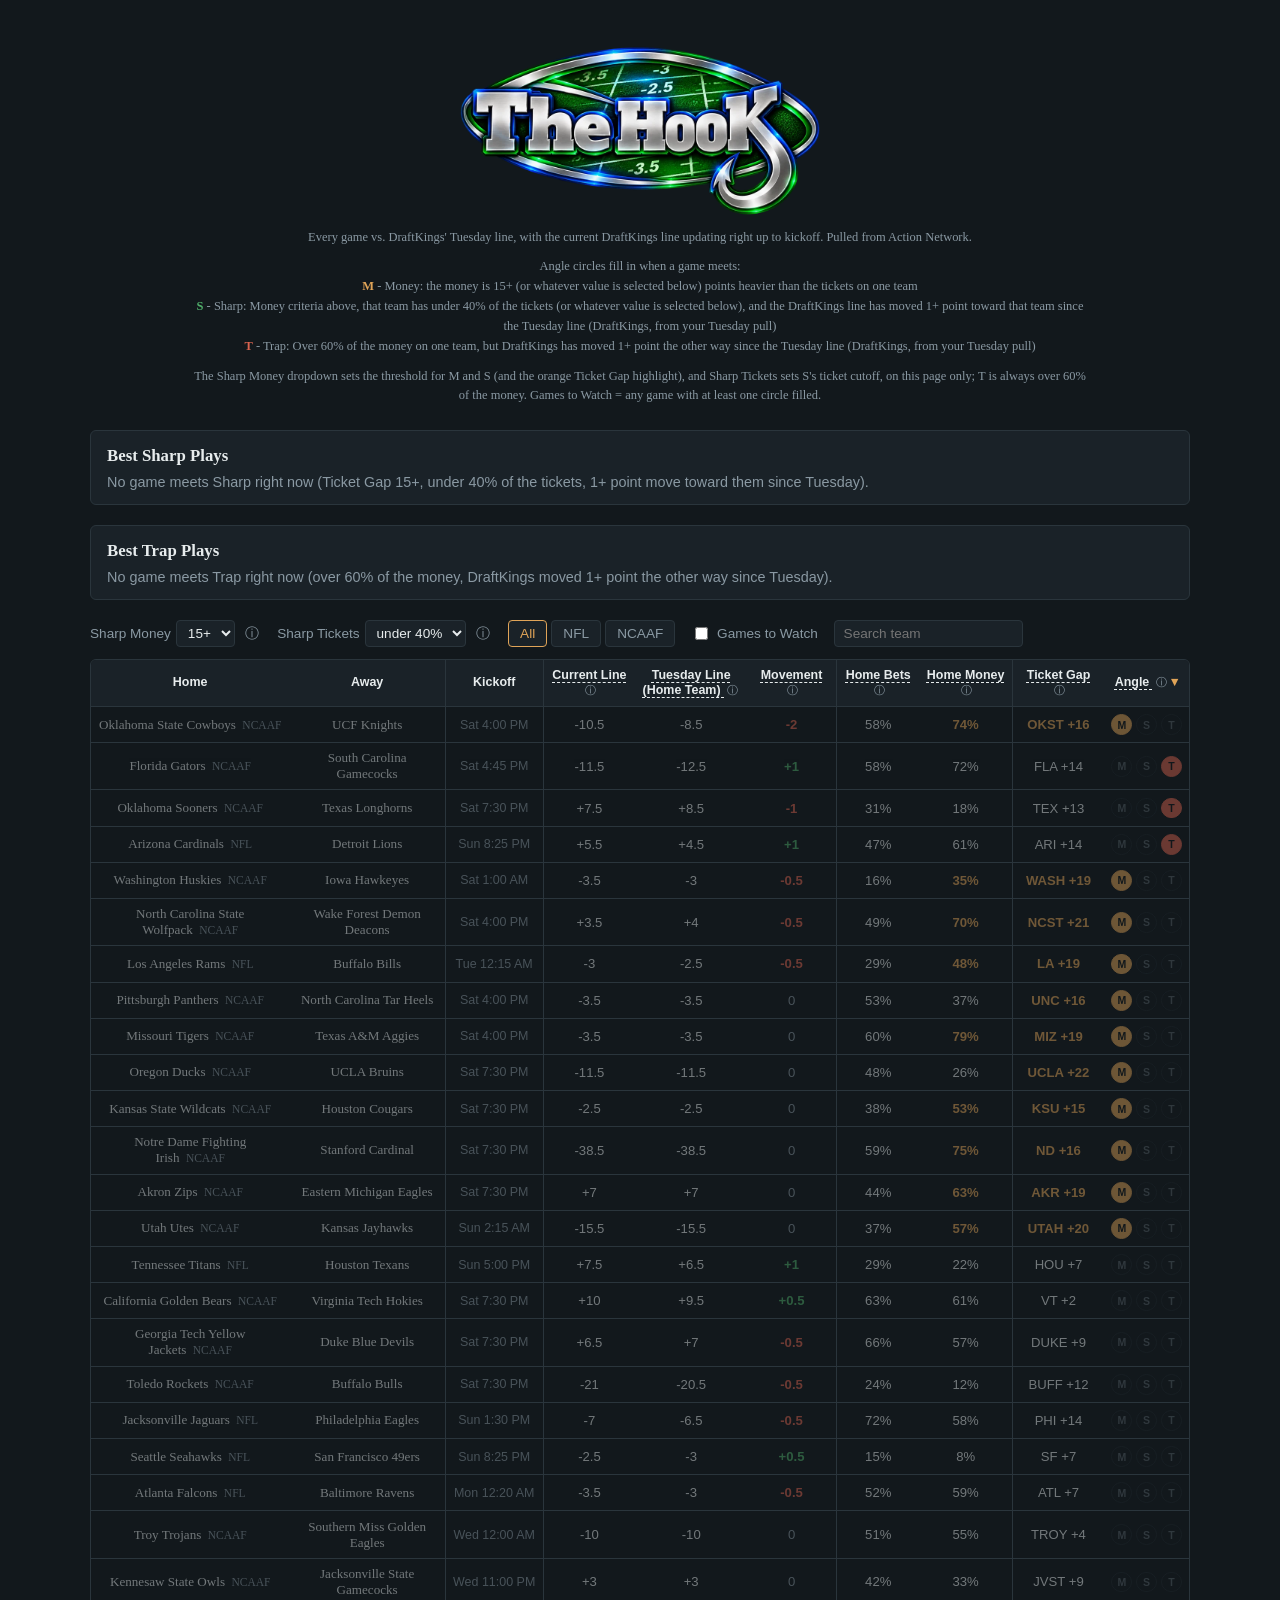
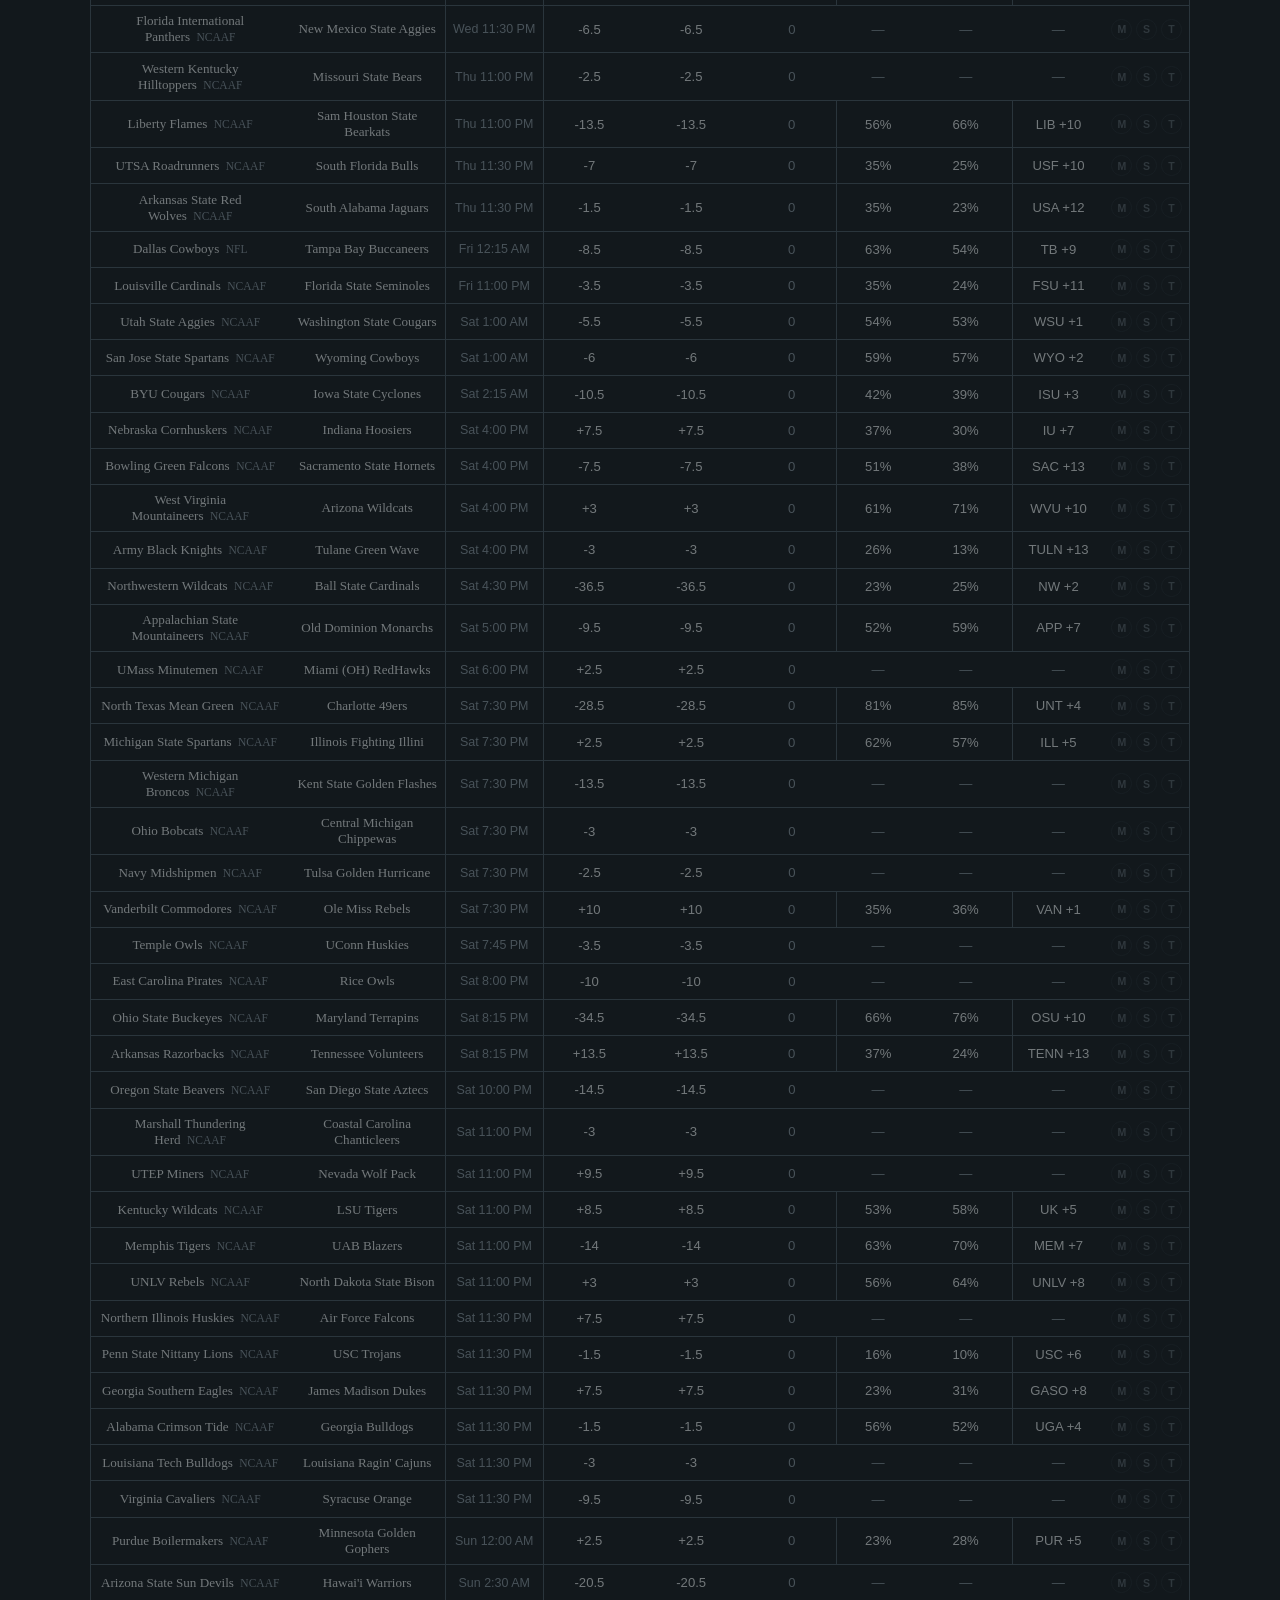
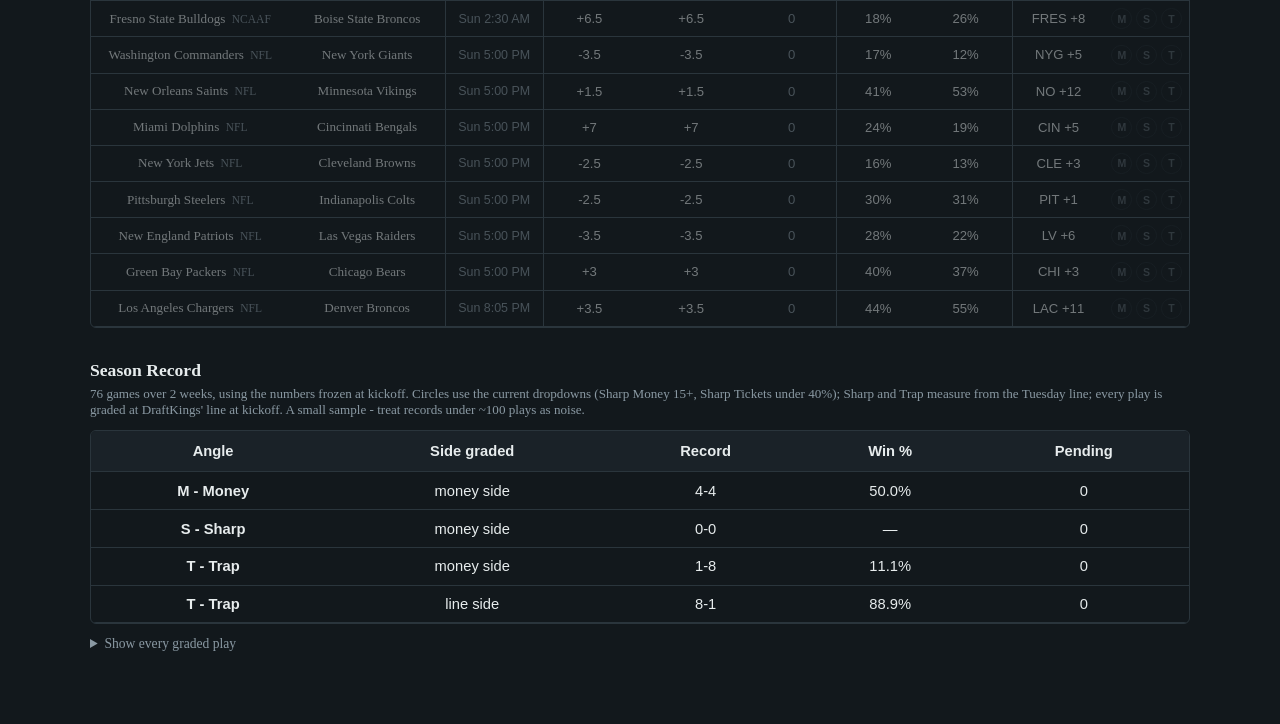
==== index.html @ 49d64d7e "Use The Hook logo as page header, favicon and home screen icon Logo banner replaces the text h1 on i" ====
<!DOCTYPE html>
<html lang="en">
<head>
<meta charset="UTF-8">
<meta name="viewport" content="width=device-width, initial-scale=1.0">
<title>The Hook</title>
<link rel="icon" type="image/png" href="favicon.png">
<link rel="apple-touch-icon" href="apple-touch-icon.png">
<link rel="stylesheet" href="assets/styles.css">
<script src="assets/photos.js"></script>
<style>
  .controls {
    max-width: 1100px;
    margin: 0 auto 0.75rem;
    display: flex;
    flex-wrap: wrap;
    gap: 1rem;
    align-items: center;
    font-family: -apple-system, BlinkMacSystemFont, "Segoe UI", Helvetica, Arial, sans-serif;
    font-size: 0.85rem;
    color: var(--muted);
  }

  .controls button {
    background: var(--panel);
    color: var(--muted);
    border: 1px solid var(--line);
    border-radius: 4px;
    padding: 0.3rem 0.7rem;
    font: inherit;
    cursor: pointer;
  }

  .controls button.on { color: var(--amber); border-color: var(--amber); }
  .controls label { cursor: pointer; display: flex; gap: 0.35rem; align-items: center; }
  .controls select {
    background: var(--panel);
    color: var(--text);
    border: 1px solid var(--line);
    border-radius: 4px;
    padding: 0.25rem 0.4rem;
    font: inherit;
  }

  td.pct { text-align: right; }
  td.pct.hot { color: var(--amber); font-weight: 600; }
  td.gap { text-align: right; }
  td.flag { color: var(--amber); font-weight: 600; }
  td.game .league { color: var(--muted); font-size: 0.72rem; margin-left: 0.4rem; }
  td.game .at { color: var(--muted); }
  tr.flagged { background: rgba(224, 164, 88, 0.06); }
  th.group-start, td.group-start { border-left: 1px solid var(--line); }

  tr.started td { opacity: 0.45; }
  /* Fit the games table in the page width: tighter cells, wrapping headers */
  #splits-table { font-size: 0.82rem; }
  #splits-table thead th {
    white-space: normal;
    vertical-align: middle;
    line-height: 1.2;
    padding: 0.5rem 0.45rem;
    font-size: 0.78rem;
  }
  #splits-table td { padding: 0.45rem 0.45rem; text-align: center; }
  #splits-table td.team { min-width: 7.5rem; }
  #splits-table td.kickoff { font-size: 0.78rem; white-space: nowrap; }
  /* dashed underline marks headers with a hover explanation */
  th.has-tip { text-decoration: underline dashed; text-underline-offset: 3px; text-decoration-thickness: 1px; }
  #splits-table thead th { text-align: center; vertical-align: middle; }
  /* Exactly two lines: break only at the <br>, so the column widens just enough for "(Home Team) i" */
  #splits-table thead th[data-key="tue_line"] { white-space: nowrap; }
  .intro { max-width: 900px; margin: 0 auto; text-align: center; color: var(--muted); font-size: 0.78rem; line-height: 1.6; } /* same size as the footer */
  .intro p { margin: 0 0 0.6rem; }
  /* Angle column: four fixed circles, M S T E, filled when that criterion is met */
  .dots { display: inline-flex; gap: 0.25rem; }
  .dot {
    width: 1.3rem; height: 1.3rem;
    border-radius: 50%;
    border: 1.5px solid var(--line);
    color: var(--muted);
    display: inline-flex; align-items: center; justify-content: center;
    font-size: 0.66rem; font-weight: 700;
    opacity: 0.55;
  }
  .dot.on { opacity: 1; color: var(--bg); }
  .dot.money.on { background: var(--amber); border-color: var(--amber); }
  .dot.sharp.on { background: var(--up); border-color: var(--up); }
  .dot.trap.on  { background: var(--down); border-color: var(--down); }
  .key { font-weight: 700; }
  .key.money { color: var(--amber); } .key.sharp { color: var(--up); }
  .key.trap { color: var(--down); }
  .badge {
    display: inline-flex;
    align-items: center;
    gap: 0.25rem;
    padding: 0.1rem 0.5rem;
    border-radius: 999px;
    background: rgba(224, 164, 88, 0.15);
    border: 1px solid var(--amber);
    color: var(--amber);
    font-size: 0.78rem;
    font-weight: 700;
  }

  .edges {
    max-width: 1100px;
    margin: 0 auto 1.25rem;
    border: 1px solid var(--line);
    border-radius: 6px;
    background: var(--panel);
    padding: 0.9rem 1rem;
    font-family: -apple-system, BlinkMacSystemFont, "Segoe UI", Helvetica, Arial, sans-serif;
    font-size: 0.9rem;
  }
  .edges h2 { font-family: "Iowan Old Style", Georgia, serif; font-size: 1.05rem; margin: 0 0 0.5rem; }
  .edges ol { margin: 0; padding-left: 1.25rem; }
  .edges li { margin: 0.3rem 0; }
  .edges .pick { color: var(--amber); font-weight: 600; }
  .edges .meta { color: var(--muted); }
  .edges .pct { color: var(--up); font-weight: 600; }
  .edges .none { color: var(--muted); margin: 0; }
  #sharps .pick { color: var(--up); }
  #traps .pick { color: var(--down); }
  .hook-title { font-size: 2.4rem; font-weight: 700; letter-spacing: 0.02em; margin: 0.75rem 0 0.75rem; color: var(--amber); }
  .hook-title img { display: block; width: 100%; max-width: 360px; height: auto; margin: 0 auto; }
  body { padding-top: 1rem; }
  .photo-gallery { max-width: 1100px; margin: 0 auto 1.25rem; display: flex; flex-wrap: wrap; gap: 0.75rem; }
  .photo-gallery img { height: 140px; width: auto; max-width: 100%; border-radius: 6px; border: 1px solid var(--line); object-fit: cover; cursor: pointer; }
  .season { max-width: 1100px; margin: 2rem auto 0; }
  .season .section-title { margin: 0 0 0.35rem; }
  .season-note { color: var(--muted); font-size: 0.82rem; margin: 0 0 0.75rem; }
  #season-table td, #season-table th, #season-games td, #season-games th { text-align: center; }
  #season-table td:first-child { font-weight: 700; }
  .season-games { margin-top: 0.75rem; font-size: 0.85rem; }
  .season-games summary { cursor: pointer; color: var(--muted); margin-bottom: 0.5rem; }
  #season-games .filter-row th { padding-top: 0; }
  #play-angle-filter { font: inherit; font-size: 0.8rem; padding: 0.15rem 0.3rem; background: var(--panel); color: var(--text); border: 1px solid var(--line); border-radius: 4px; }

  /* Info buttons + tap/hover pop-up (replaces browser title tooltips, which phones don't show) */
  .info {
    background: none; border: none; padding: 0 0.1rem; margin-left: 0.1rem;
    color: var(--muted); font-size: 0.85em; cursor: pointer; line-height: 1;
  }
  .info:hover, .info:focus-visible { color: var(--amber); }
  .controls button.info { border: none; background: none; padding: 0 0.15rem; }
  #tip {
    position: fixed; z-index: 50; max-width: 280px;
    background: var(--panel); color: var(--text);
    border: 1px solid var(--amber); border-radius: 6px;
    padding: 0.5rem 0.65rem; font-size: 0.8rem; line-height: 1.4; text-align: left;
    font-family: -apple-system, BlinkMacSystemFont, "Segoe UI", Helvetica, Arial, sans-serif;
    box-shadow: 0 4px 14px rgba(0, 0, 0, 0.4); pointer-events: none;
  }
  .dot { cursor: help; }
  #team-search {
    background: var(--panel); color: var(--text);
    border: 1px solid var(--line); border-radius: 4px;
    padding: 0.3rem 0.55rem; font: inherit; min-width: 11rem;
  }
  .res-W { color: var(--up); font-weight: 700; } .res-L { color: var(--down); font-weight: 700; }
</style>
</head>
<body>

<header>
  <h1 class="hook-title"><img src="assets/logo.webp" alt="The Hook" width="960" height="468"></h1>
  <div class="intro">
    <p>Every game vs. DraftKings' Tuesday line, with the current DraftKings line updating right up to kickoff. Pulled from Action Network.</p>
    <p>Angle circles fill in when a game meets:<br>
      <span class="key money">M</span> - Money: the money is <span id="threshold">15</span>+ (or whatever value is selected below) points heavier than the tickets on one team<br>
      <span class="key sharp">S</span> - Sharp: Money criteria above, that team has under <span id="ticket-cut">40</span>% of the tickets (or whatever value is selected below), and the DraftKings line has moved 1+ point toward that team since the Tuesday line (DraftKings, from your Tuesday pull)<br>
      <span class="key trap">T</span> - Trap: Over 60% of the money on one team, but DraftKings has moved 1+ point the other way since the Tuesday line (DraftKings, from your Tuesday pull)</p>
    <p>The Sharp Money dropdown sets the threshold for M and S (and the orange Ticket Gap highlight), and Sharp Tickets sets S's ticket cutoff, on this page only;
      T is always over 60% of the money. Games to Watch = any game with at least one circle filled.</p>
  </div>
</header>

<div id="status" hidden></div>

<div class="photo-gallery" id="photo-gallery" style="display:none;"></div>

<div class="edges" id="sharps" style="display:none;">
  <h2>Best Sharp Plays</h2>
  <ol id="sharps-list"></ol>
  <p class="none" id="sharps-none" style="display:none;"></p>
</div>

<div class="edges" id="traps" style="display:none;">
  <h2>Best Trap Plays</h2>
  <ol id="traps-list"></ol>
  <p class="none" id="traps-none" style="display:none;"></p>
</div>

<div class="controls" id="controls" style="display:none;">
  <label>Sharp Money
    <select id="threshold-select">
      <option value="10">10+</option>
      <option value="15">15+</option>
      <option value="20">20+</option>
      <option value="25">25+</option>
    </select>
    <button type="button" class="info" data-tip="How many points heavier the money must be than the tickets on a team (Ticket Gap) to count toward Sharp or Trap" aria-label="About this setting">&#9432;</button>
  </label>
  <label>Sharp Tickets
    <select id="tickets-select">
      <option value="50">under 50%</option>
      <option value="40">under 40%</option>
      <option value="30">under 30%</option>
    </select>
    <button type="button" class="info" data-tip="For S (Sharp), the money team must also have less than this share of the tickets - most bettors are on the other side" aria-label="About this setting">&#9432;</button>
  </label>
  <span>
    <button data-league="ALL" class="on">All</button>
    <button data-league="NFL">NFL</button>
    <button data-league="NCAAF">NCAAF</button>
  </span>
  <label><input type="checkbox" id="watch-only"> Games to Watch</label>
  <input type="search" id="team-search" placeholder="Search team" aria-label="Search by team name" autocomplete="off">
</div>

<div class="table-wrap" id="table-wrap" style="display:none;">
  <table id="splits-table">
    <thead>
      <tr>
        <th data-key="home" data-type="string">Home</th>
        <th data-key="away" data-type="string">Away</th>
        <th data-key="start" data-type="number" class="group-start">Kickoff</th>
        <th data-key="line" data-type="number" class="group-start has-tip" data-tip="The current DraftKings line for the home team">Current Line <button type="button" class="info" data-tip="The current DraftKings line for the home team" aria-label="What is Current Line?">&#9432;</button></th>
        <th data-key="tue_line" data-type="number" class="has-tip" data-tip="DraftKings' Tuesday line for the home team, locked in">Tuesday Line<br>(Home Team) <button type="button" class="info" data-tip="DraftKings' Tuesday line for the home team, locked in" aria-label="What is Tuesday Line (Home Team)?">&#9432;</button></th>
        <th data-key="move" data-type="number" class="has-tip" data-tip="The difference between the current DraftKings line and the Tuesday line">Movement <button type="button" class="info" data-tip="The difference between the current DraftKings line and the Tuesday line" aria-label="What is Movement?">&#9432;</button></th>
        <th data-key="home_bets" data-type="number" class="group-start has-tip" data-tip="The percent of tickets placed on the home team to cover the line">Home Bets <button type="button" class="info" data-tip="The percent of tickets placed on the home team to cover the line" aria-label="What is Home Bets?">&#9432;</button></th>
        <th data-key="home_money" data-type="number" class="has-tip" data-tip="The amount of money placed on the home team to cover the line">Home Money <button type="button" class="info" data-tip="The amount of money placed on the home team to cover the line" aria-label="What is Home Money?">&#9432;</button></th>
        <th data-key="gap" data-type="number" class="group-start has-tip" data-tip="Money % minus bet % for the team whose money outruns its tickets. ARI +13 = Arizona has 13 points more of the money than of the tickets - fewer, bigger bets on Arizona.">Ticket Gap <button type="button" class="info" data-tip="Money % minus bet % for the team whose money outruns its tickets. ARI +13 = Arizona has 13 points more of the money than of the tickets - fewer, bigger bets on Arizona." aria-label="What is Ticket Gap?">&#9432;</button></th>
        <th data-key="angleScore" data-type="number" class="has-tip" data-tip="The various angles based on betting data analytics (sorted Sharp > Money & Trap)">Angle <button type="button" class="info" data-tip="The various angles based on betting data analytics (sorted Sharp > Money & Trap)" aria-label="What is Angle?">&#9432;</button></th>
      </tr>
    </thead>
    <tbody></tbody>
  </table>
</div>

<div class="season" id="season" style="display:none;">
  <h2 class="section-title">Season Record</h2>
  <p class="season-note" id="season-note"></p>
  <div class="table-wrap">
    <table id="season-table">
      <thead><tr><th>Angle</th><th>Side graded</th><th>Record</th><th>Win %</th><th>Pending</th></tr></thead>
      <tbody></tbody>
    </table>
  </div>
  <details class="season-games">
    <summary>Show every graded play</summary>
    <div class="table-wrap">
      <table id="season-games">
        <thead>
          <tr><th>Week</th><th>Game</th><th>Angle</th><th>Pick (line at kickoff)</th><th>Final</th><th>Result</th><th>Angle</th></tr>
          <tr class="filter-row"><th></th><th></th>
            <th><select id="play-angle-filter" aria-label="Filter graded plays by angle">
              <option value="">All angles</option>
              <option>Money</option>
              <option>Sharp</option>
              <option>Trap (money side)</option>
              <option>Trap (line side)</option>
            </select></th>
            <th></th><th></th><th></th><th></th></tr>
        </thead>
        <tbody></tbody>
      </table>
    </div>
  </details>
</div>

<div class="empty-state" id="empty-state" style="display:none;">
  No games yet. Once the next Pull Splits runs, this week's games will show up here.
</div>

<script>
  const esc = (s) =>
    String(s ?? "").replace(/[&<>"']/g, (c) => ({ "&": "&amp;", "<": "&lt;", ">": "&gt;", '"': "&quot;", "'": "&#39;" }[c]));

  const fmtSpread = (v) => (v === null || v === undefined ? null : v > 0 ? `+${v}` : `${v}`);
  const fmtPct = (v) => (v === null || v === undefined ? null : `${v}%`);

  function fmtKickoff(ms) {
    const d = new Date(ms);
    return `${d.toLocaleDateString(undefined, { weekday: "short", month: "numeric", day: "numeric" })}, ${d.toLocaleTimeString(undefined, { hour: "numeric", minute: "2-digit" })}`;
  }

  function fmtKickoffShort(ms) {
    const d = new Date(ms);
    return `${d.toLocaleDateString(undefined, { weekday: "short" })} ${d.toLocaleTimeString(undefined, { hour: "numeric", minute: "2-digit" })}`;
  }

  async function loadJson(path) {
    try {
      const res = await fetch(path, { cache: "no-store" });
      return res.ok ? await res.json() : null;
    } catch (e) {
      return null;
    }
  }

  const ANGLE_WEIGHT = { sharp: 4, money: 1, trap: 1 };
  let pulledAtLabel = ""; // set in init from current.pulled_at

  const fmtDayTime = (iso) => {
    const d = new Date(iso);
    return `${d.toLocaleDateString(undefined, { weekday: "short" })} ${d.toLocaleTimeString(undefined, { hour: "numeric", minute: "2-digit" })}`;
  };

  function bucketFor(edgeData, move) {
    const a = Math.abs(move);
    return edgeData.buckets.find((b) => a >= b.min && a <= b.max) || null;
  }

  function toRow(g, threshold, edgeData, ticketCut) {
    // Movement = DraftKings now minus DraftKings' locked Tuesday line (home spread; negative = toward home).
    const lock = g.tue_line === null || g.tue_line === undefined ? null : g.tue_line;
    const lockSrc = "Tue";
    const move = lock === null || lock === undefined || g.line === null ? null : +(g.line - lock).toFixed(1);
    const moveSide = move === null || move === 0 ? null : move < 0 ? "home" : "away";
    let edgePct = null, edgeRec = null;
    if (moveSide && edgeData) {
      const b = bucketFor(edgeData, move);
      const t = b && (edgeData.leagues[g.league] || edgeData.leagues.ALL)[b.name];
      if (t && t.w + t.l > 0) {
        edgePct = +((100 * t.w) / (t.w + t.l)).toFixed(1);
        edgeRec = `${t.w}-${t.l}`;
      }
    }
    const hasSplits = g.home_money !== null && g.home_money !== undefined;
    const homeGap = hasSplits ? g.home_money - g.home_bets : null;
    const awayGap = hasSplits ? g.away_money - g.away_bets : null;
    // The side where money outruns tickets - that's the one the gap describes
    const gapSide = !hasSplits ? null : homeGap >= awayGap ? "home" : "away";
    const gap = !hasSplits ? null : Math.max(homeGap, awayGap);
    // Angle circles. Market move = DraftKings now vs DraftKings' Tuesday line (home spread:
    // negative = moved toward home). tue_line comes from the Tuesday Pull Splits / Pull Lines run.
    const sgn = (v) => (v > 0 ? "+" : "") + v;
    const baseLine = g.tue_line;
    const baseLabel = "on Tuesday";
    const marketMove = g.line !== null && baseLine !== null && baseLine !== undefined ? +(g.line - baseLine).toFixed(1) : null;
    const movedToward = (side) => marketMove !== null && marketMove !== 0 && (side === "home" ? marketMove < 0 : marketMove > 0);
    const movedAway = (side) => marketMove !== null && marketMove !== 0 && !movedToward(side);
    const noMoveYet = marketMove === null ? "no baseline yet" : "no move yet";

    //  M Money: Ticket Gap at or above the dropdown threshold, regardless of line movement
    const moneySide = hasSplits && gap >= threshold ? gapSide : null;
    const moneyAbbr = moneySide ? g[`${moneySide}_abbr`] : "";
    //  S Sharp: Money, and DraftKings moved toward that team
    // S also needs the money team to be a ticket minority (most bettors on the other side)
    const SHARP_MIN_MOVE = 1; // points, same as the pull script
    const moneyTickets = moneySide ? g[`${moneySide}_bets`] : null;
    const fewTickets = moneyTickets !== null && moneyTickets < ticketCut;
    const sharp = !!moneySide && fewTickets && movedToward(moneySide) && Math.abs(marketMove) >= SHARP_MIN_MOVE;
    // Real DraftKings move for the hover, from that team's side: "-14 → -13.5"
    const dkMoveText = (side) => {
      if (marketMove === null) return "no Tuesday line yet";
      const f = (v) => sgn(side === "home" ? v : -v);
      // Started games are frozen at their last pre-kickoff pull, so say so instead of "now"
      const nowText = !g.frozen_at ? `line is now ${f(g.line)} (${pulledAtLabel})`
        : g.frozen_for === "lock" ? `line at Sat 10:30 AM lock ${f(g.line)} (${fmtDayTime(g.frozen_at)} pull)`
        : `line at kickoff ${f(g.line)} (${fmtDayTime(g.frozen_at)} pull)`;
      return `${g[`${side}_abbr`]} was ${f(baseLine)} ${baseLabel}, ${nowText}`;
    };
    //  T Trap: over 60% of the money on one team, and DraftKings moved 1+ point the other way
    const TRAP_MIN_MOVE = 1; // points
    const majSide = !hasSplits ? null : g.home_money > 60 ? "home" : g.away_money > 60 ? "away" : null;
    const majPct = majSide ? g[`${majSide}_money`] : null;
    const trap = !!majSide && movedAway(majSide) && Math.abs(marketMove) >= TRAP_MIN_MOVE;
    const angles = [
      { key: "money", letter: "M", met: !!moneySide,
        title: moneySide ? `Money: ${moneyAbbr} money outruns its tickets by ${gap} (${threshold}+ needed; line movement not required)`
                         : `Money: Ticket Gap ${gap === null ? "n/a" : gap} is under ${threshold}` },
      { key: "sharp", letter: "S", met: sharp,
        title: sharp ? `Sharp: sharp money on ${moneyAbbr} (Ticket Gap +${gap}, only ${moneyTickets}% of the tickets) and the DraftKings line moved toward them: ${dkMoveText(moneySide)}`
                     : moneySide ? `Sharp: money on ${moneyAbbr} (+${gap}), but ${[
                         !fewTickets ? `they have ${moneyTickets}% of the tickets (under ${ticketCut}% needed)` : null,
                         !(movedToward(moneySide) && Math.abs(marketMove) >= SHARP_MIN_MOVE) ? `the DraftKings line hasn't moved 1+ point toward them` : null,
                       ].filter(Boolean).join(" and ")}: ${dkMoveText(moneySide)}`
                                 : `Sharp: needs Money (Ticket Gap ${threshold}+), under ${ticketCut}% of the tickets, and a 1+ point DraftKings move toward that team` },
      { key: "trap", letter: "T", met: trap,
        title: trap ? `Trap: ${majPct}% of the money on ${g[`${majSide}_abbr`]} but the DraftKings line moved away from them: ${dkMoveText(majSide)}`
                    : majSide ? `Trap: ${majPct}% of the money on ${g[`${majSide}_abbr`]}, but the DraftKings line hasn't moved 1+ point away from them: ${dkMoveText(majSide)}`
                              : "Trap: no team has over 60% of the money" },
    ];
    return {
      ...g,
      angles,
      sharpInfo: sharp ? {
        side: moneySide, abbr: moneyAbbr, gap, tickets: moneyTickets, money: g[`${moneySide}_money`],
        move: Math.abs(marketMove), moveText: dkMoveText(moneySide),
        tueLine: lock === null || lock === undefined ? null : moneySide === "home" ? lock : -lock,
      } : null,
      trapInfo: trap ? {
        side: majSide, abbr: g[`${majSide}_abbr`], money: majPct, tickets: g[`${majSide}_bets`],
        move: Math.abs(marketMove), moveText: dkMoveText(majSide),
      } : null,
      // Weighted so any Sharp outranks Money/Trap
      angleScore: angles.reduce((t, a) => t + (a.met ? ANGLE_WEIGHT[a.key] : 0), 0),
      // Games to Watch = any of the four circles filled
      watch: !!moneySide || sharp || trap,
      game: `${g.away} @ ${g.home}`,
      start: Date.parse(g.start_time),
      hasSplits,
      gap,
      gapSide,
      gapAbbr: gapSide ? g[`${gapSide}_abbr`] : null,
      hotAway: hasSplits && gapSide === "away" && gap >= threshold,
      hotHome: hasSplits && gapSide === "home" && gap >= threshold,
      started: g.status !== "scheduled" || Date.parse(g.start_time) <= Date.now(),
      moveSide,
      moveAbbr: moveSide ? g[`${moveSide}_abbr`] : null,
      moveTeam: moveSide ? g[moveSide] : null,
      // The moved-to side's Tuesday line
      move,
      lockSrc,
      lockLine: moveSide ? (moveSide === "home" ? lock : -lock) : null,
      edgePct,
      edgeRec,
    };
  }

  function cell(value, cls) {
    return value === null || value === undefined
      ? `<td class="blank">—</td>`
      : `<td class="${cls}">${value}</td>`;
  }

  function moveCell(v) {
    if (v === null || v === undefined) return `<td class="blank">—</td>`;
    const cls = v > 0 ? "delta-up" : v < 0 ? "delta-down" : "delta-flat";
    return `<td class="${cls}">${v > 0 ? "+" + v : v}</td>`;
  }

  function renderGames(initialRows) {
    let rows = initialRows;
    const tbody = document.querySelector("#splits-table tbody");
    const state = { league: "ALL", watchOnly: false, query: "", key: "angleScore", dir: -1, type: "number" };

    function visible() {
      return rows.filter(
        (r) =>
          (state.league === "ALL" || r.league === state.league) &&
          (!state.watchOnly || r.watch) &&
          (!state.query || [r.home, r.away, r.home_abbr, r.away_abbr].some((n) => (n || "").toLowerCase().includes(state.query)))
      );
    }

    function sorted(data) {
      const { key, dir, type } = state;
      return [...data].sort((a, b) => {
        let av = a[key], bv = b[key];
        if (type === "number") {
          av = av === null || av === undefined ? -Infinity : av;
          bv = bv === null || bv === undefined ? -Infinity : bv;
          if (key === "move") { // by size of the move, either direction
            av = av === -Infinity ? av : Math.abs(av);
            bv = bv === -Infinity ? bv : Math.abs(bv);
          }
          if (av !== bv) return (av - bv) * dir;
          // ties (e.g. same Angle score): bigger Movement first
          return Math.abs(b.move ?? 0) - Math.abs(a.move ?? 0);
        }
        return String(av ?? "").toLowerCase().localeCompare(String(bv ?? "").toLowerCase()) * dir;
      });
    }

    function draw() {
      tbody.innerHTML = sorted(visible())
        .map(
          (r) => `
        <tr class="${r.started ? "started" : r.flag ? "flagged" : ""}">
          <td class="team">${esc(r.home)}<span class="league" style="color:var(--muted);font-size:0.72rem;margin-left:0.4rem">${esc(r.league)}</span></td>
          <td class="team">${esc(r.away)}</td>
          <td class="kickoff group-start">${fmtKickoffShort(r.start)}</td>
          ${cell(fmtSpread(r.line), "num group-start")}
          ${cell(fmtSpread(r.tue_line), "num")}
          ${moveCell(r.move)}
          ${cell(fmtPct(r.home_bets), "pct group-start")}
          ${cell(fmtPct(r.home_money), r.hotHome ? "pct hot" : "pct")}
          ${cell(r.gap === null ? null : `${esc(r.gapAbbr)} +${r.gap}`, (r.hotHome || r.hotAway) ? "gap group-start pct hot" : "gap group-start")}
          <td><span class="dots">${r.angles.map((a) => `<span class="dot ${a.key}${a.met ? " on" : ""}" tabindex="0" data-tip="${esc(a.title)}">${a.letter}</span>`).join("")}</span></td>
        </tr>`
        )
        .join("");
    }

    function setArrow(th) {
      document.querySelectorAll("#splits-table thead th .arrow").forEach((a) => a.remove());
      const arrow = document.createElement("span");
      arrow.className = "arrow";
      arrow.textContent = state.dir === 1 ? "▲" : "▼";
      th.appendChild(arrow);
    }

    document.querySelectorAll("#splits-table thead th").forEach((th) => {
      th.addEventListener("click", (e) => {
        if (e.target.closest(".info")) return;
        state.dir = state.key === th.dataset.key ? -state.dir : th.dataset.type === "number" ? -1 : 1;
        state.key = th.dataset.key;
        state.type = th.dataset.type;
        setArrow(th);
        draw();
      });
    });

    document.querySelectorAll("#controls button[data-league]").forEach((b) => {
      b.addEventListener("click", () => {
        state.league = b.dataset.league;
        document.querySelectorAll("#controls button[data-league]").forEach((x) => x.classList.toggle("on", x === b));
        draw();
      });
    });
    document.getElementById("watch-only").addEventListener("change", (e) => { state.watchOnly = e.target.checked; draw(); });
    document.getElementById("team-search").addEventListener("input", (e) => { state.query = e.target.value.trim().toLowerCase(); draw(); });

    setArrow(document.querySelector('#splits-table thead th[data-key="angleScore"]'));
    draw();
    // Swap in rows rebuilt at a new threshold, keeping sort and filters
    return { setRows(next) { rows = next; draw(); } };
  }

  // Sharp games under the current dropdowns, biggest Ticket Gap first
  function renderSharps(rows, threshold, ticketCut) {
    const best = rows
      .filter((r) => !r.started && r.sharpInfo)
      .sort((a, b) => b.sharpInfo.gap - a.sharpInfo.gap || b.sharpInfo.move - a.sharpInfo.move);
    document.getElementById("sharps-list").innerHTML = best
      .map((r) => {
        const s = r.sharpInfo;
        const team = s.side === "home" ? r.home : r.away, opp = s.side === "home" ? r.away : r.home;
        return `<li><span class="pick">${esc(team)} ${fmtSpread(s.tueLine)}</span>
          <span class="meta">vs ${esc(opp)} · ${esc(r.league)} · Tue ${fmtSpread(s.tueLine)} ·
          ${s.money}% of the money on ${s.tickets}% of the tickets (gap +${s.gap}) · ${esc(s.moveText)} · Kickoff ${fmtKickoff(r.start)}</span></li>`;
      })
      .join("");
    const noneEl = document.getElementById("sharps-none");
    noneEl.textContent = `No game meets Sharp right now (Ticket Gap ${threshold}+, under ${ticketCut}% of the tickets, 1+ point move toward them since Tuesday).`;
    noneEl.style.display = best.length ? "none" : "block";
    document.getElementById("sharps").style.display = "block";
  }

  function renderTraps(rows) {
    const best = rows
      .filter((r) => !r.started && r.trapInfo)
      .sort((a, b) => b.trapInfo.move - a.trapInfo.move || b.trapInfo.money - a.trapInfo.money);
    document.getElementById("traps-list").innerHTML = best
      .map((r) => {
        const t = r.trapInfo;
        const team = t.side === "home" ? r.home : r.away, opp = t.side === "home" ? r.away : r.home;
        return `<li><span class="pick">${t.money}% of the money on ${esc(team)}</span>
          <span class="meta">vs ${esc(opp)} · ${esc(r.league)} · ${t.tickets}% of the tickets · line moved ${t.move} pts away:
          ${esc(t.moveText)} · Kickoff ${fmtKickoff(r.start)}</span></li>`;
      })
      .join("");
    const noneEl = document.getElementById("traps-none");
    noneEl.textContent = "No game meets Trap right now (over 60% of the money, DraftKings moved 1+ point the other way since Tuesday).";
    noneEl.style.display = best.length ? "none" : "block";
    document.getElementById("traps").style.display = "block";
  }

  // Season record: every game with splits since Live Lines started, at its numbers
  // frozen at kickoff. Circles use the current dropdowns; graded at the line at kickoff.
  function renderSeason(record, threshold, ticketCut, edgeData) {
    const games = Object.values(record || {});
    if (!games.length) return;
    const plays = [], tally = {};
    const add = (key, label, side, r, angleName, angle) => {
      const t = (tally[key] = tally[key] || { label, w: 0, l: 0, p: 0, pending: 0 });
      if (!r.final) { t.pending++; return; }
      const sideLine = side === "home" ? r.line : -r.line;
      const margin = (side === "home" ? r.home_score - r.away_score : r.away_score - r.home_score) + sideLine;
      const res = margin > 0 ? "W" : margin < 0 ? "L" : "P";
      t[res === "W" ? "w" : res === "L" ? "l" : "p"]++;
      plays.push({ r, angleName, side, sideLine, res, angle });
    };
    for (const r of games) {
      const row = toRow({ ...r, status: r.final ? "complete" : "scheduled" }, threshold, edgeData, ticketCut);
      const ang = Object.fromEntries(row.angles.map((a) => [a.key, a]));
      const majSide = r.home_money > 60 ? "home" : r.away_money > 60 ? "away" : null;
      if (ang.money.met) add("money", "M - Money", row.gapSide, r, "Money", ang.money);
      if (ang.sharp.met) add("sharp", "S - Sharp", row.gapSide, r, "Sharp", ang.sharp);
      if (ang.trap.met) {
        add("trapM", "T - Trap", majSide, r, "Trap (money side)", ang.trap);
        add("trapL", "T - Trap", majSide === "home" ? "away" : "home", r, "Trap (line side)", ang.trap);
      }
    }
    const labels = { money: "M - Money", sharp: "S - Sharp", trapM: "T - Trap", trapL: "T - Trap" };
    const order = [["money", "money side"], ["sharp", "money side"], ["trapM", "money side"], ["trapL", "line side"]];
    document.querySelector("#season-table tbody").innerHTML = order.map(([k, sideText]) => {
      const t = tally[k] || { label: labels[k], w: 0, l: 0, p: 0, pending: 0 };
      const n = t.w + t.l;
      return `<tr><td>${t.label}</td><td>${sideText}</td><td>${t.w}-${t.l}${t.p ? `-${t.p}` : ""}</td>
        <td>${n ? ((100 * t.w) / n).toFixed(1) + "%" : "—"}</td><td>${t.pending}</td></tr>`;
    }).join("");
    const weeks = new Set(games.map((g) => g.week_id)).size;
    document.getElementById("season-note").textContent =
      `${games.length} games over ${weeks} week${weeks === 1 ? "" : "s"}, using the numbers frozen at kickoff. ` +
      `Circles use the current dropdowns (Sharp Money ${threshold}+, Sharp Tickets under ${ticketCut}%); Sharp and Trap measure from the Tuesday line; ` +
      `every play is graded at DraftKings' line at kickoff. A small sample - treat records under ~100 plays as noise.`;
    plays.sort((a, b) => b.r.start_time.localeCompare(a.r.start_time) || a.angleName.localeCompare(b.angleName));
    document.querySelector("#season-games tbody").innerHTML = plays.map(({ r, angleName, side, sideLine, res, angle }) => `
      <tr data-angle="${esc(angleName)}"><td>${esc(r.week_id)}</td><td>${esc(r.away)} @ ${esc(r.home)}</td><td>${esc(angleName)}</td>
        <td>${esc(r[`${side}_abbr`])} ${fmtSpread(sideLine)}</td>
        <td>${esc(r.away_abbr)} ${r.away_score} - ${esc(r.home_abbr)} ${r.home_score}</td>
        <td class="res-${res}">${res}</td>
        <td><span class="dots"><span class="dot ${angle.key} on" tabindex="0" data-tip="${esc(angle.title)}">${angle.letter}</span></span></td></tr>`).join("");
    filterPlays();
    document.getElementById("season").style.display = "block";
  }

  // Graded plays: show only the angle picked in the box under the Angle header
  function filterPlays() {
    const pick = document.getElementById("play-angle-filter").value;
    document.querySelectorAll("#season-games tbody tr").forEach((tr) => {
      tr.hidden = !!pick && tr.dataset.angle !== pick;
    });
  }
  document.getElementById("play-angle-filter").addEventListener("change", filterPlays);

  async function init() {
    HookPhotos.showPhotos("images/weekly", "photo-gallery"); // runs alongside the line data, never blocks it
    const [current, edgeData, seasonRecord] = await Promise.all([
      loadJson("data/live.json"),
      Promise.resolve(null),
      loadJson("data/record.json"),
    ]);
    const statusEl = document.getElementById("status");

    if (!current || !current.games || current.games.length === 0) {
      statusEl.textContent = "";
      document.getElementById("empty-state").style.display = "block";
      return;
    }

    // Sharp Money threshold: last choice in this browser, else the script's default (15)
    const select = document.getElementById("threshold-select");
    let threshold = current.edge_threshold ?? 15;
    try {
      const saved = Number(localStorage.getItem("hookThreshold"));
      if ([10, 15, 20, 25].includes(saved)) threshold = saved;
    } catch (e) { /* storage blocked - use the default */ }
    select.value = String(threshold);

    // Sharp Tickets cutoff: last choice in this browser, else 40
    const ticketSelect = document.getElementById("tickets-select");
    let ticketCut = 40;
    try {
      const saved = Number(localStorage.getItem("hookTicketCut"));
      if ([50, 40, 30].includes(saved)) ticketCut = saved;
    } catch (e) { /* storage blocked - use the default */ }
    ticketSelect.value = String(ticketCut);

    // Every game in the feed
    const slate = current.games;
    pulledAtLabel = fmtDayTime(current.pulled_at);
    const build = (t) => slate.map((g) => toRow(g, t, edgeData, ticketCut));
    let rows = build(threshold);
    if (rows.length === 0) {
      statusEl.textContent = `pulled ${new Date(current.pulled_at).toLocaleString()}`;
      document.getElementById("empty-state").style.display = "block";
      return;
    }
    const pulled = new Date(current.pulled_at).toLocaleString(undefined, {
      weekday: "short", month: "numeric", day: "numeric", hour: "numeric", minute: "2-digit",
    });

    function showStatus() {
      const count = (key) => rows.filter((r) => r.angles.some((a) => a.key === key && a.met)).length;
      const withSplits = rows.filter((r) => r.hasSplits).length;
      document.getElementById("threshold").textContent = threshold;
      document.getElementById("ticket-cut").textContent = ticketCut;
      statusEl.textContent = `${rows.length} games · ${withSplits} with splits · ${count("money")} money · ${count("sharp")} sharp · ${count("trap")} trap (Sharp Money ${threshold}+) · DraftKings pulled ${pulled}`;
    }

    showStatus();
    renderSharps(rows, threshold, ticketCut);
    renderTraps(rows);
    renderSeason(seasonRecord, threshold, ticketCut, edgeData);
    const games = renderGames(rows);
    select.addEventListener("change", () => {
      threshold = Number(select.value);
      try { localStorage.setItem("hookThreshold", String(threshold)); } catch (e) { /* not remembered - fine */ }
      rows = build(threshold);
      showStatus();
      games.setRows(rows);
      renderSharps(rows, threshold, ticketCut);
      renderTraps(rows);
      renderSeason(seasonRecord, threshold, ticketCut, edgeData);
      });
    ticketSelect.addEventListener("change", () => {
      ticketCut = Number(ticketSelect.value);
      try { localStorage.setItem("hookTicketCut", String(ticketCut)); } catch (e) { /* not remembered - fine */ }
      rows = build(threshold);
      showStatus();
      games.setRows(rows);
      renderSharps(rows, threshold, ticketCut);
      renderTraps(rows);
      renderSeason(seasonRecord, threshold, ticketCut, edgeData);
      });
    document.getElementById("controls").style.display = "flex";
    document.getElementById("table-wrap").style.display = "block";
  }

  // Pop-up for anything with data-tip: hover with a mouse, tap on a phone.
  // (Browser title tooltips never show on iPhone and rarely on Android.)
  (function setupTips() {
    const tip = document.createElement("div");
    tip.id = "tip"; tip.setAttribute("role", "tooltip"); tip.hidden = true;
    document.body.appendChild(tip);
    let current = null, lastPointer = "mouse";

    function show(el) {
      current = el;
      tip.textContent = el.dataset.tip;
      tip.hidden = false;
      const r = el.getBoundingClientRect(), w = tip.offsetWidth, h = tip.offsetHeight;
      const left = Math.min(Math.max(8, r.left + r.width / 2 - w / 2), window.innerWidth - w - 8);
      const below = r.bottom + 8 + h <= window.innerHeight;
      tip.style.left = `${left}px`;
      tip.style.top = `${below ? r.bottom + 8 : Math.max(8, r.top - h - 8)}px`;
    }
    function hide() { tip.hidden = true; current = null; }

    document.addEventListener("pointerdown", (e) => { lastPointer = e.pointerType || "mouse"; }, true);
    document.addEventListener("pointerover", (e) => {
      if (e.pointerType !== "mouse") return;
      const el = e.target.closest("[data-tip]");
      if (el) show(el);
    });
    document.addEventListener("pointerout", (e) => {
      if (e.pointerType !== "mouse") return;
      const el = e.target.closest("[data-tip]");
      if (el && !el.contains(e.relatedTarget)) hide();
    });
    document.addEventListener("click", (e) => {
      // Column headers sort on tap; their explanation is on the info button instead
      const el = e.target.closest("[data-tip]:not(th)");
      if (el && (lastPointer !== "mouse" || el.classList.contains("info"))) {
        // Mouse: hovering already opened it, so a click keeps it open. Touch: tap toggles.
        if (lastPointer === "mouse") show(el); else if (current === el) hide(); else show(el);
        if (el.classList.contains("info")) e.stopPropagation();
      } else if (!el) {
        hide();
      }
    });
    // Keyboard (Tab) focus opens the pop-up too - but not the focus a tap or click
    // gives as a side effect, which would fight with the click toggle above.
    document.addEventListener("focusin", (e) => {
      if (e.target.matches?.(".dot, .info") && e.target.matches(":focus-visible")) show(e.target);
    });
    document.addEventListener("focusout", (e) => { if (e.target.matches?.(".dot, .info")) hide(); });
    document.addEventListener("keydown", (e) => { if (e.key === "Escape") hide(); });
    window.addEventListener("scroll", hide, { passive: true });
  })();

  init();
</script>

</body>
</html>
---- assets/styles.css ----
:root {
  --bg: #12181c;
  --panel: #1a2228;
  --line: #2a353c;
  --text: #e7eced;
  --muted: #8a99a3;
  --amber: #e0a458;
  --up: #4fae6a;
  --down: #d9634f;
}

* { box-sizing: border-box; }

body {
  margin: 0;
  background: var(--bg);
  color: var(--text);
  font-family: "Iowan Old Style", "Palatino Linotype", Palatino, Georgia, serif;
  padding: 0 1.5rem 4rem;
}

/* --- Nav --- */

nav.site-nav {
  max-width: 1100px;
  margin: 0 auto;
  padding: 1.1rem 0 0;
  display: flex;
  gap: 1.5rem;
  font-family: -apple-system, BlinkMacSystemFont, "Segoe UI", Helvetica, Arial, sans-serif;
  font-size: 0.9rem;
}

nav.site-nav a {
  color: var(--muted);
  text-decoration: none;
  padding-bottom: 0.35rem;
  border-bottom: 2px solid transparent;
}

nav.site-nav a:hover { color: var(--text); }

nav.site-nav a.active {
  color: var(--amber);
  border-bottom-color: var(--amber);
}

/* --- Header / logo --- */

header {
  max-width: 1100px;
  margin: 0 auto 1.5rem;
  text-align: center;
  padding-top: 0.75rem;
}

.logo {
  display: block;
  height: auto;
  width: 100%;
  max-width: 380px;
  margin: 0 auto 0.5rem;
}

h1.page-title {
  font-size: 1.5rem;
  font-weight: 600;
  letter-spacing: 0.01em;
  margin: 0 0 0.35rem;
}

.sub {
  color: var(--muted);
  font-size: 0.95rem;
  margin: 0;
}

.status {
  max-width: 1100px;
  margin: 0 auto 1rem;
  font-size: 0.85rem;
  color: var(--muted);
}

.section-title {
  max-width: 1100px;
  margin: 2rem auto 0.75rem;
  font-size: 1.1rem;
  font-weight: 600;
}

.section-title:first-of-type { margin-top: 0; }

/* --- Tables --- */

.table-wrap {
  max-width: 1100px;
  margin: 0 auto;
  overflow-x: auto;
  border: 1px solid var(--line);
  border-radius: 6px;
}

table {
  width: 100%;
  border-collapse: collapse;
  font-family: -apple-system, BlinkMacSystemFont, "Segoe UI", Helvetica, Arial, sans-serif;
  font-size: 0.92rem;
}

thead th {
  text-align: left;
  padding: 0.75rem 0.9rem;
  background: var(--panel);
  border-bottom: 1px solid var(--line);
  font-weight: 600;
  cursor: pointer;
  white-space: nowrap;
  user-select: none;
  position: sticky;
  top: 0;
}

thead th:hover { color: var(--amber); }

thead th .arrow {
  display: inline-block;
  width: 0.8em;
  color: var(--amber);
}

td {
  padding: 0.65rem 0.9rem;
  border-bottom: 1px solid var(--line);
  font-variant-numeric: tabular-nums;
  white-space: nowrap;
}

td.team { font-family: "Iowan Old Style", Georgia, serif; white-space: normal; }
td.league { color: var(--muted); font-size: 0.78rem; }

tbody tr:hover { background: rgba(255, 255, 255, 0.02); }

td.num { text-align: right; }
td.blank { color: var(--muted); text-align: right; }

td.kickoff { text-align: left; color: var(--muted); font-size: 0.85rem; }
td.kickoff.blank { text-align: left; }

td.delta-up { color: var(--up); text-align: right; font-weight: 600; }
td.delta-down { color: var(--down); text-align: right; font-weight: 600; }
td.delta-flat { color: var(--muted); text-align: right; }

td.result-w { color: var(--up); font-weight: 600; }
td.result-l { color: var(--down); font-weight: 600; }
td.result-pending { color: var(--muted); }

.empty-state {
  max-width: 1100px;
  margin: 2rem auto;
  color: var(--muted);
  text-align: center;
}

footer {
  max-width: 1100px;
  margin: 1.5rem auto 0;
  color: var(--muted);
  font-size: 0.78rem;
}
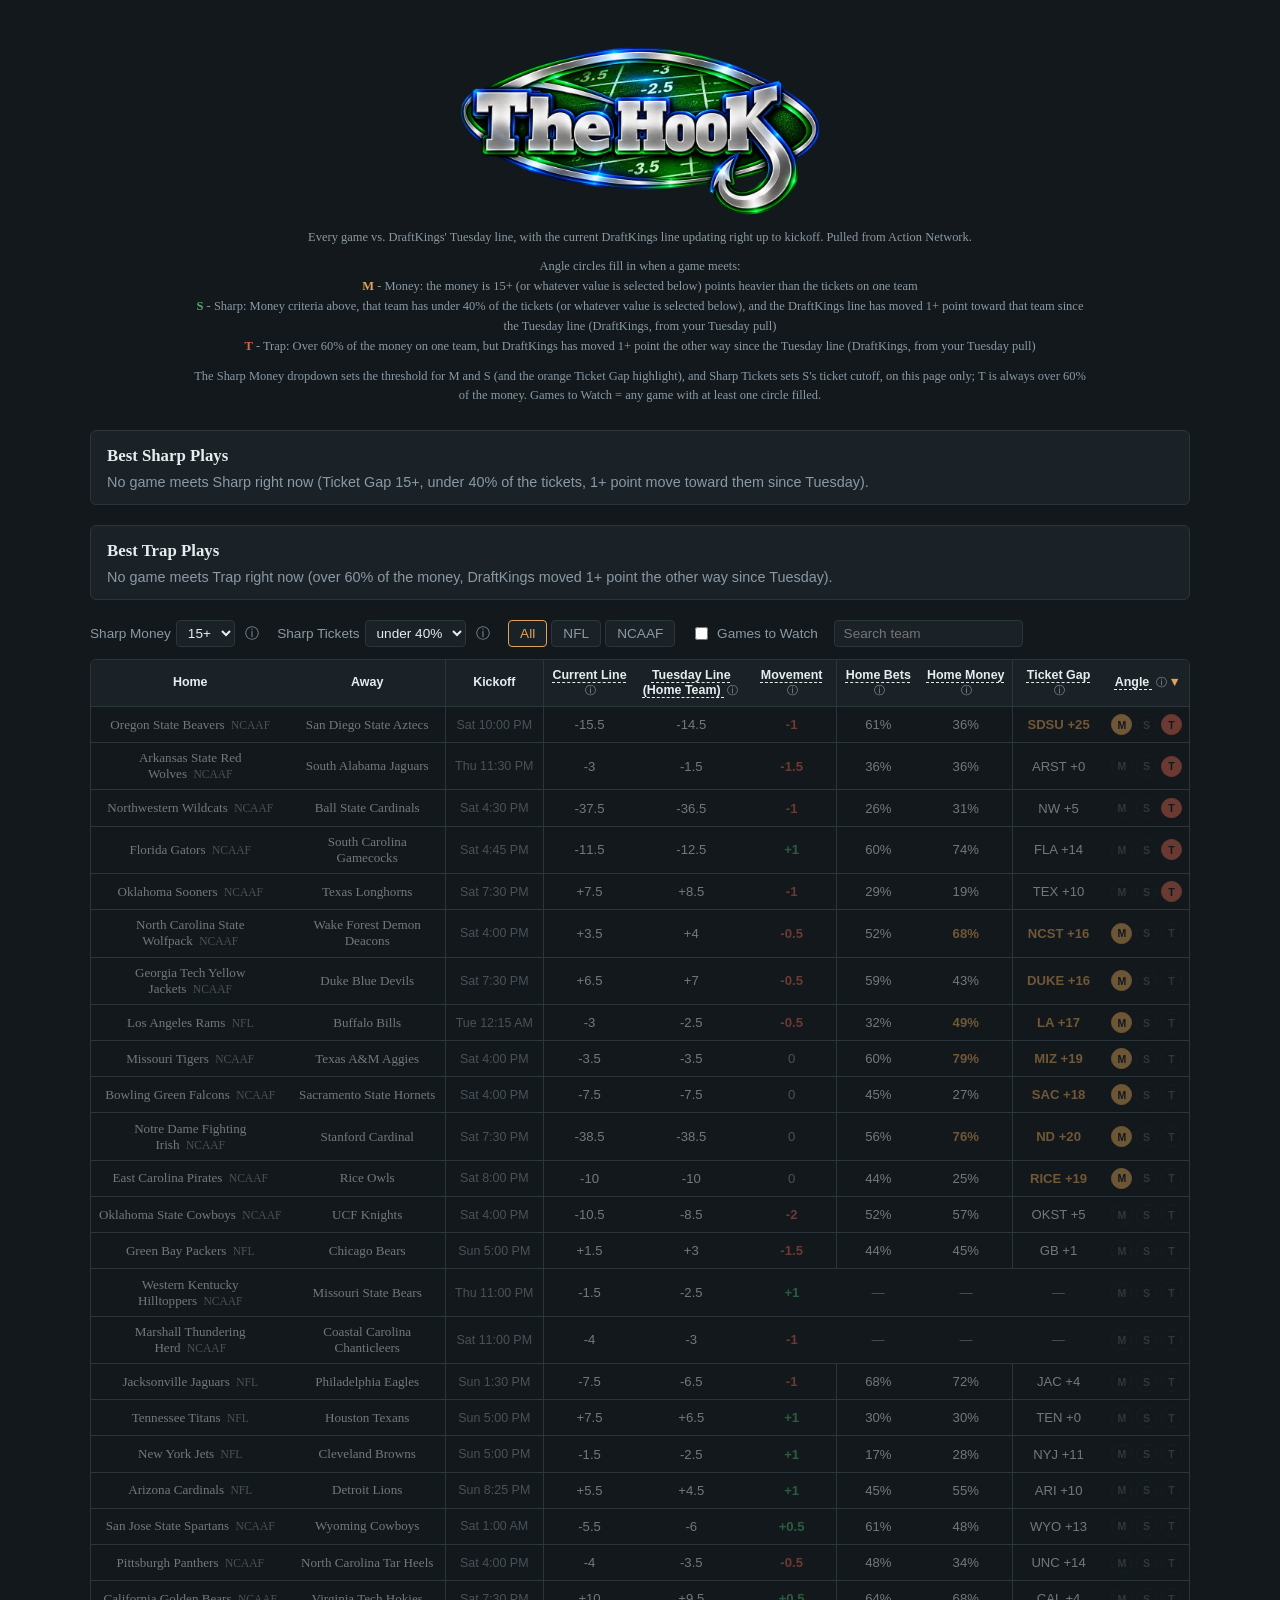
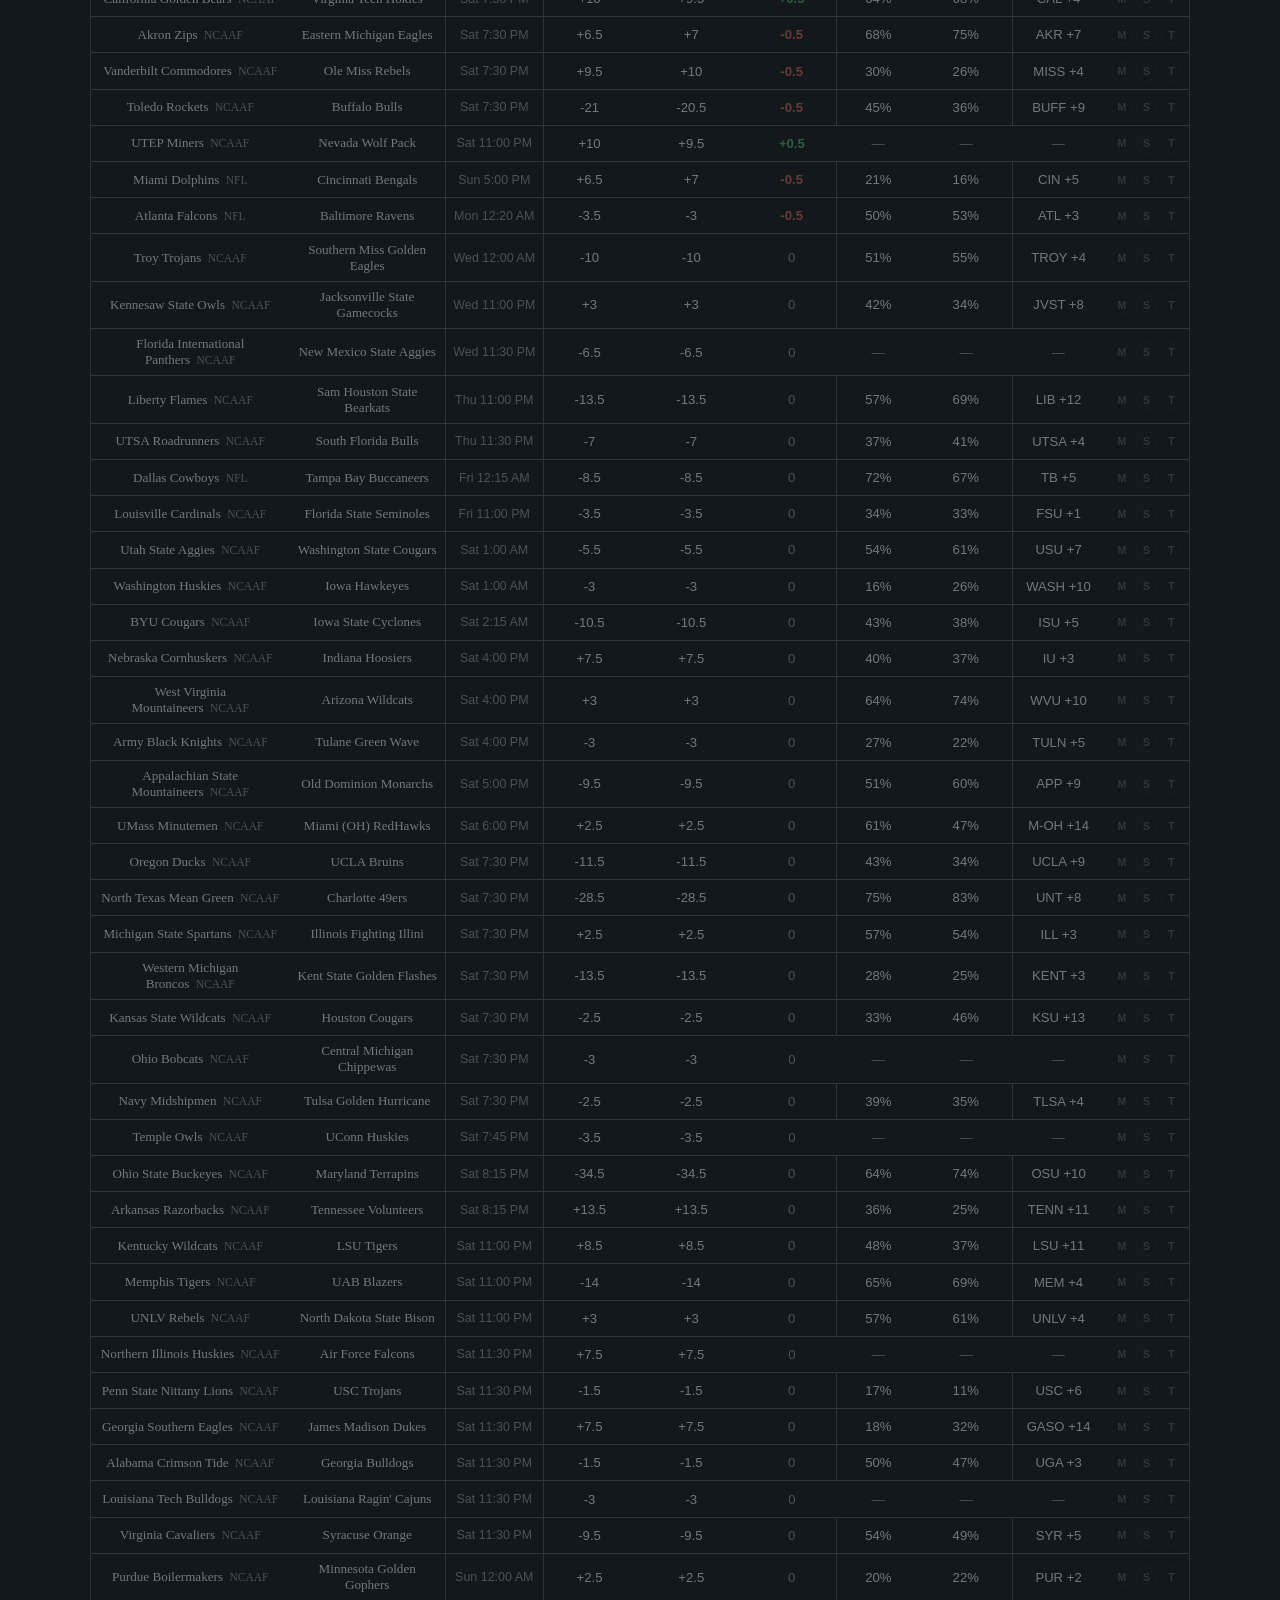
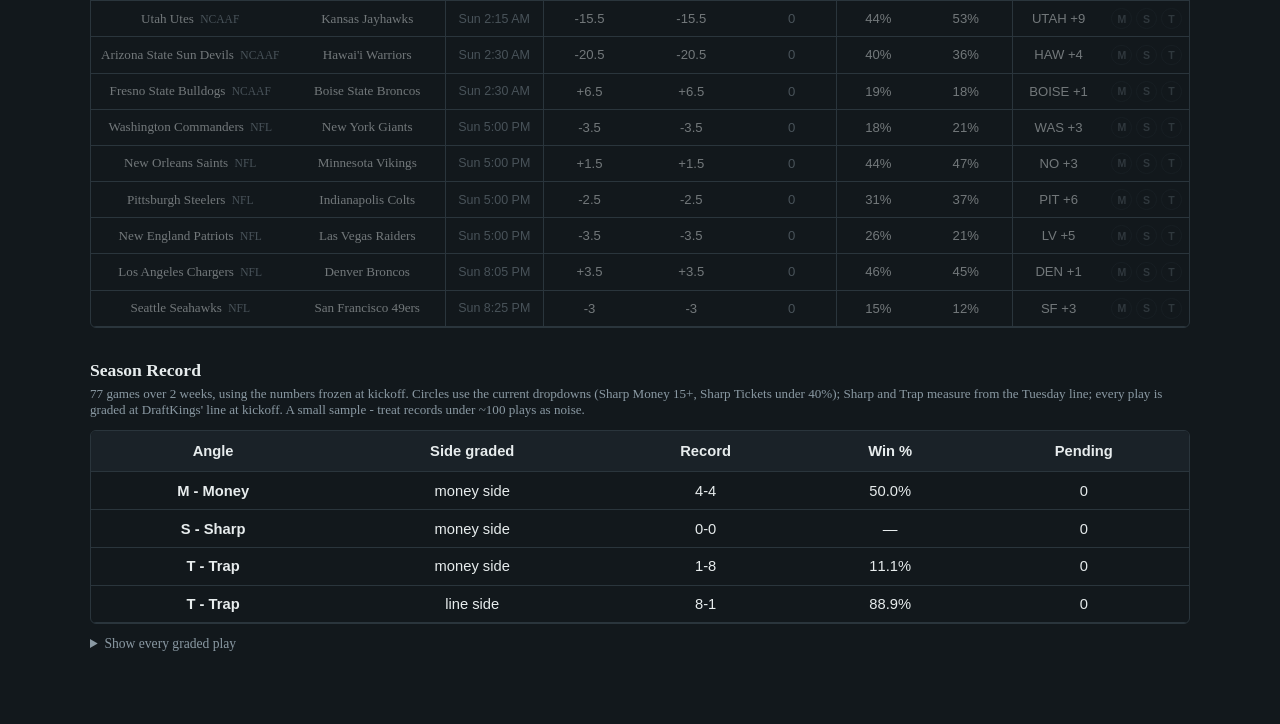
==== commit 67b531e0: "Best Trap Plays: highlight the line side team and its spread Co-Authored-By: Claude Opus 5.5 <norepl" ====
--- a/index.html
+++ b/index.html
@@ -547,10 +547,13 @@
     document.getElementById("traps-list").innerHTML = best
       .map((r) => {
         const t = r.trapInfo;
-        const team = t.side === "home" ? r.home : r.away, opp = t.side === "home" ? r.away : r.home;
-        return `<li><span class="pick">${t.money}% of the money on ${esc(team)}</span>
-          <span class="meta">vs ${esc(opp)} · ${esc(r.league)} · ${t.tickets}% of the tickets · line moved ${t.move} pts away:
-          ${esc(t.moveText)} · Kickoff ${fmtKickoff(r.start)}</span></li>`;
+        // Highlight the line side (the team the line moved toward), not the public money side
+        const lineSide = t.side === "home" ? "away" : "home";
+        const team = r[lineSide], moneyTeam = r[t.side];
+        const spread = lineSide === "home" ? r.line : -r.line;
+        return `<li><span class="pick">${esc(team)} ${fmtSpread(spread)}</span>
+          <span class="meta">line side · ${t.money}% of the money on ${esc(moneyTeam)} (${t.tickets}% of the tickets) · ${esc(r.league)} ·
+          line moved ${t.move} pts away from them: ${esc(t.moveText)} · Kickoff ${fmtKickoff(r.start)}</span></li>`;
       })
       .join("");
     const noneEl = document.getElementById("traps-none");
--- a/assets/styles.css
+++ b/assets/styles.css
@@ -168,3 +168,41 @@
   color: var(--muted);
   font-size: 0.78rem;
 }
+
+/* --- Photo lightbox --- */
+
+.lightbox {
+  position: fixed;
+  inset: 0;
+  z-index: 1000;
+  display: none;
+  align-items: center;
+  justify-content: center;
+  background: rgba(0, 0, 0, 0.88);
+}
+
+.lightbox.open { display: flex; }
+
+.lightbox img {
+  max-width: 94vw;
+  max-height: 88vh;
+  border-radius: 6px;
+  box-shadow: 0 6px 30px rgba(0, 0, 0, 0.6);
+}
+
+.lightbox button {
+  position: absolute;
+  border: 0;
+  background: rgba(0, 0, 0, 0.45);
+  color: var(--text);
+  font-size: 2rem;
+  line-height: 1;
+  width: 2.75rem;
+  height: 2.75rem;
+  border-radius: 50%;
+  cursor: pointer;
+}
+
+.lightbox .lb-close { top: 1rem; right: 1rem; }
+.lightbox .lb-prev { left: 0.75rem; top: 50%; transform: translateY(-50%); }
+.lightbox .lb-next { right: 0.75rem; top: 50%; transform: translateY(-50%); }
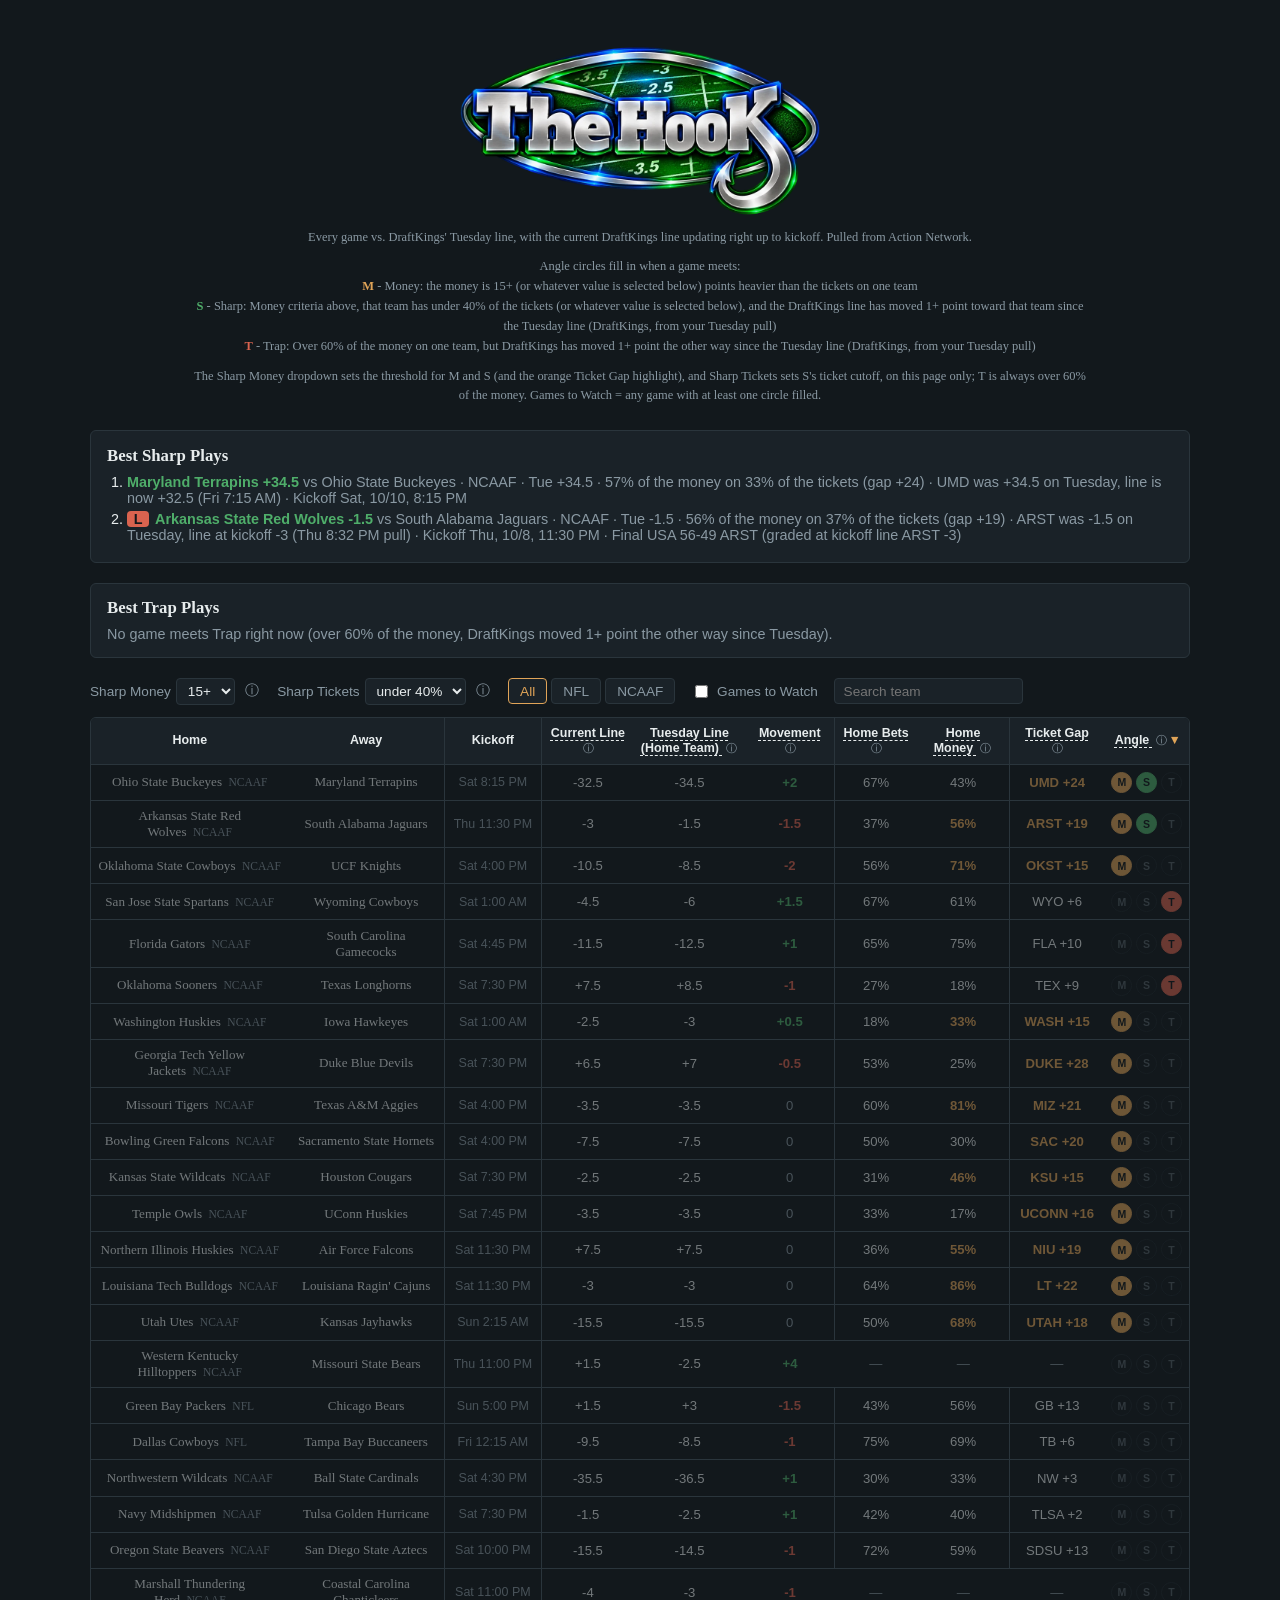
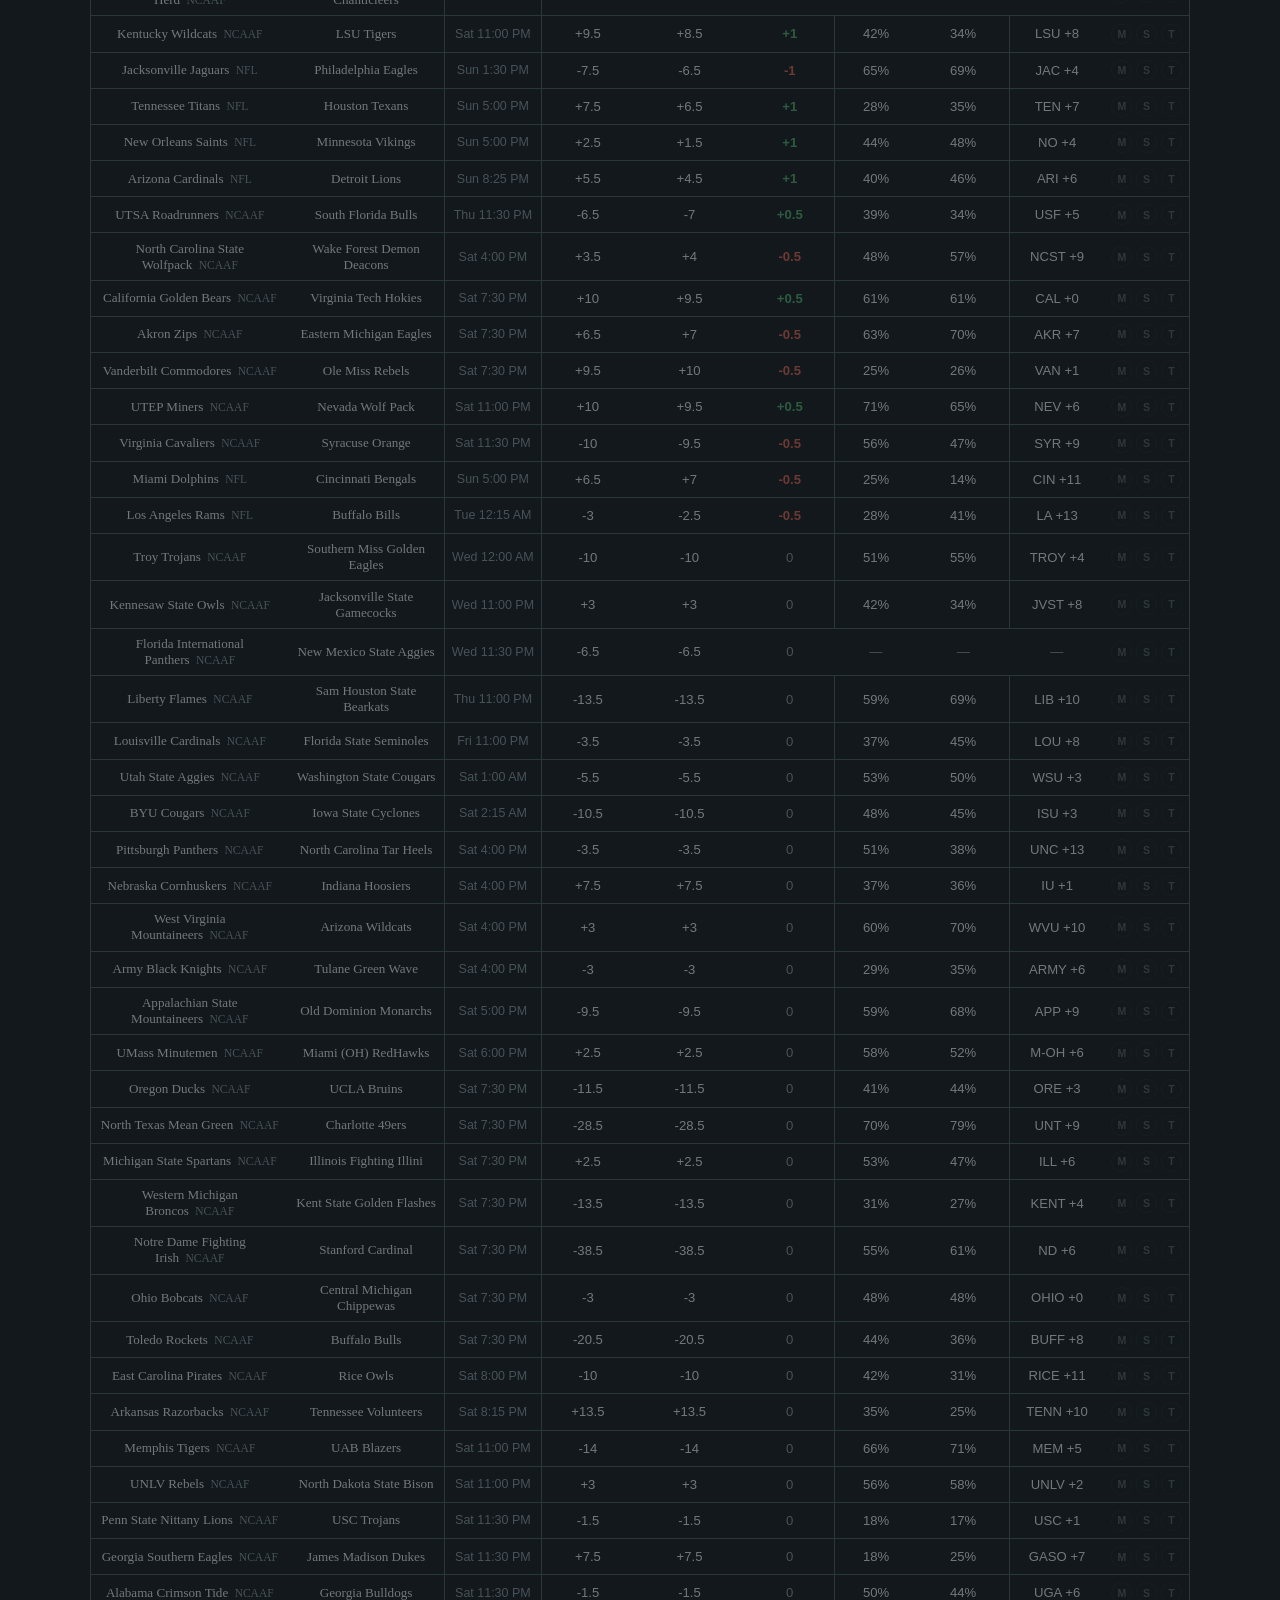
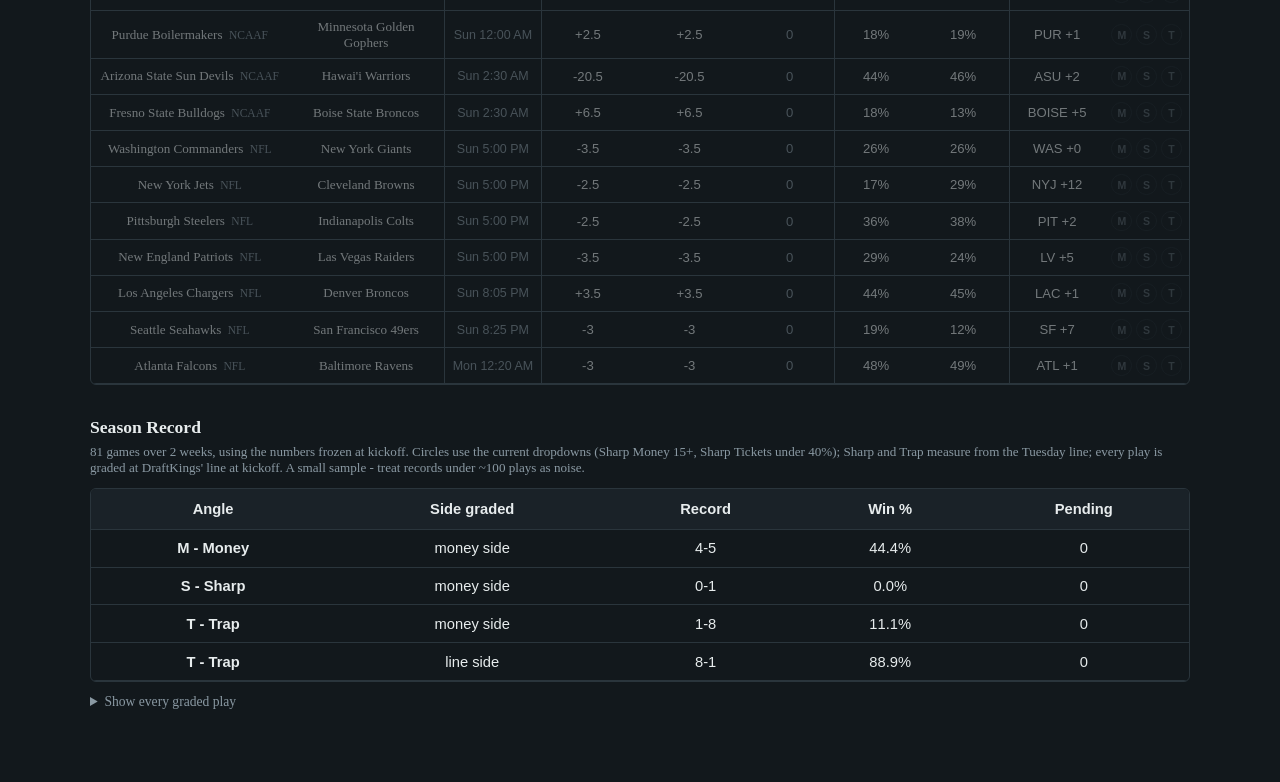
==== commit 6cf74d12: "Best Sharp Plays: keep started games, mark W/L/P when final Sharp plays stay in the box after kickof" ====
--- a/index.html
+++ b/index.html
@@ -120,6 +120,9 @@
   .edges .pct { color: var(--up); font-weight: 600; }
   .edges .none { color: var(--muted); margin: 0; }
   #sharps .pick { color: var(--up); }
+  .result { display: inline-block; min-width: 1.4rem; text-align: center; font-weight: 700; border-radius: 4px; padding: 0 0.3rem; margin-right: 0.35rem; }
+  .result.W { background: var(--up); color: var(--bg); } .result.L { background: var(--down); color: var(--bg); }
+  .result.P { background: var(--line); color: var(--text); }
   #traps .pick { color: var(--down); }
   .hook-title { font-size: 2.4rem; font-weight: 700; letter-spacing: 0.02em; margin: 0.75rem 0 0.75rem; color: var(--amber); }
   .hook-title img { display: block; width: 100%; max-width: 360px; height: auto; margin: 0 auto; }
@@ -522,16 +525,28 @@
 
   // Sharp games under the current dropdowns, biggest Ticket Gap first
   function renderSharps(rows, threshold, ticketCut) {
+    // Started games stay in the box (numbers frozen at kickoff) and get a W/L/P
+    // at DraftKings' line at kickoff - the line the Season Record grades at -
+    // once a pull brings the final.
     const best = rows
-      .filter((r) => !r.started && r.sharpInfo)
+      .filter((r) => r.sharpInfo)
       .sort((a, b) => b.sharpInfo.gap - a.sharpInfo.gap || b.sharpInfo.move - a.sharpInfo.move);
     document.getElementById("sharps-list").innerHTML = best
       .map((r) => {
         const s = r.sharpInfo;
         const team = s.side === "home" ? r.home : r.away, opp = s.side === "home" ? r.away : r.home;
-        return `<li><span class="pick">${esc(team)} ${fmtSpread(s.tueLine)}</span>
+        const final = r.status === "complete" && r.home_score !== null && r.home_score !== undefined && r.line !== null;
+        let badge = "", score = "";
+        if (final) {
+          const sideLine = s.side === "home" ? r.line : -r.line;
+          const margin = (s.side === "home" ? r.home_score - r.away_score : r.away_score - r.home_score) + sideLine;
+          const res = margin > 0 ? "W" : margin < 0 ? "L" : "P";
+          badge = `<span class="result ${res}" title="At the kickoff line ${fmtSpread(sideLine)}">${res}</span>`;
+          score = ` · Final ${esc(r.away_abbr)} ${r.away_score}-${r.home_score} ${esc(r.home_abbr)} (graded at kickoff line ${esc(s.abbr)} ${fmtSpread(sideLine)})`;
+        }
+        return `<li>${badge}<span class="pick">${esc(team)} ${fmtSpread(s.tueLine)}</span>
           <span class="meta">vs ${esc(opp)} · ${esc(r.league)} · Tue ${fmtSpread(s.tueLine)} ·
-          ${s.money}% of the money on ${s.tickets}% of the tickets (gap +${s.gap}) · ${esc(s.moveText)} · Kickoff ${fmtKickoff(r.start)}</span></li>`;
+          ${s.money}% of the money on ${s.tickets}% of the tickets (gap +${s.gap}) · ${esc(s.moveText)} · Kickoff ${fmtKickoff(r.start)}${score}</span></li>`;
       })
       .join("");
     const noneEl = document.getElementById("sharps-none");
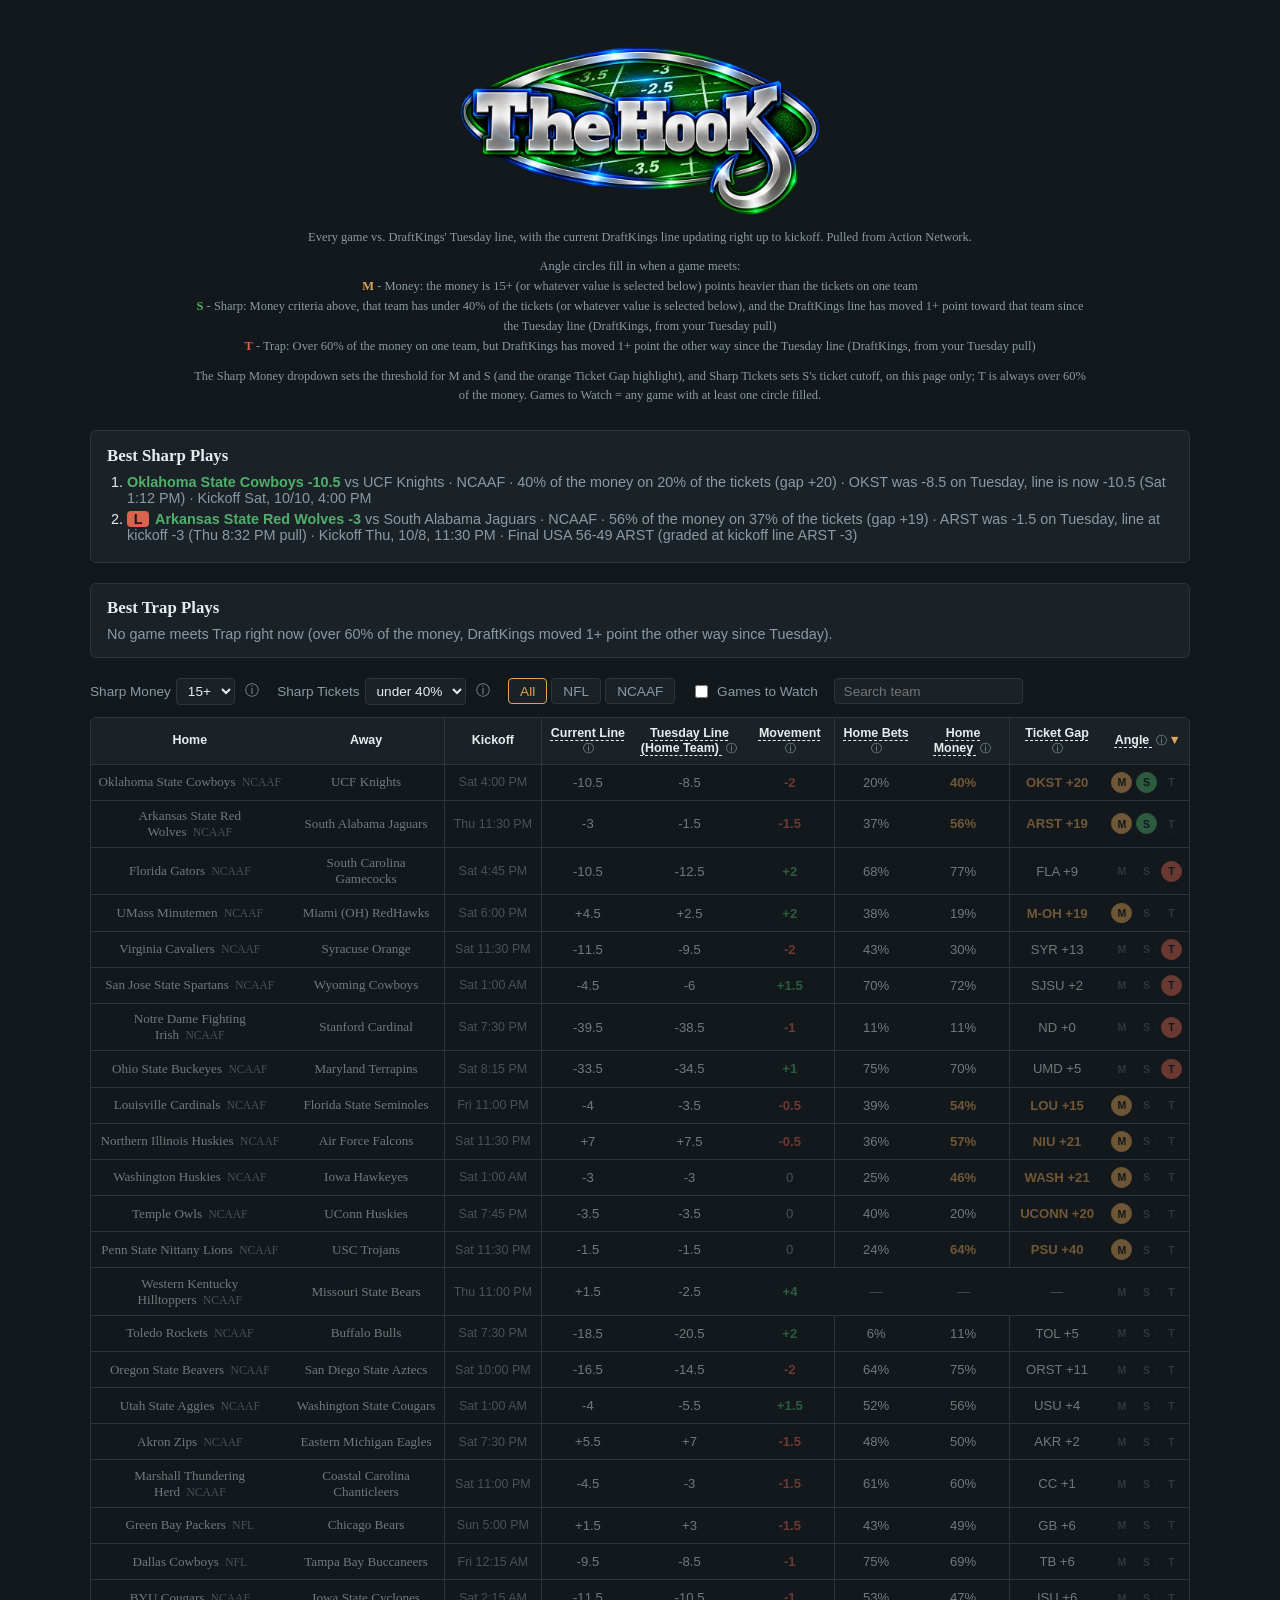
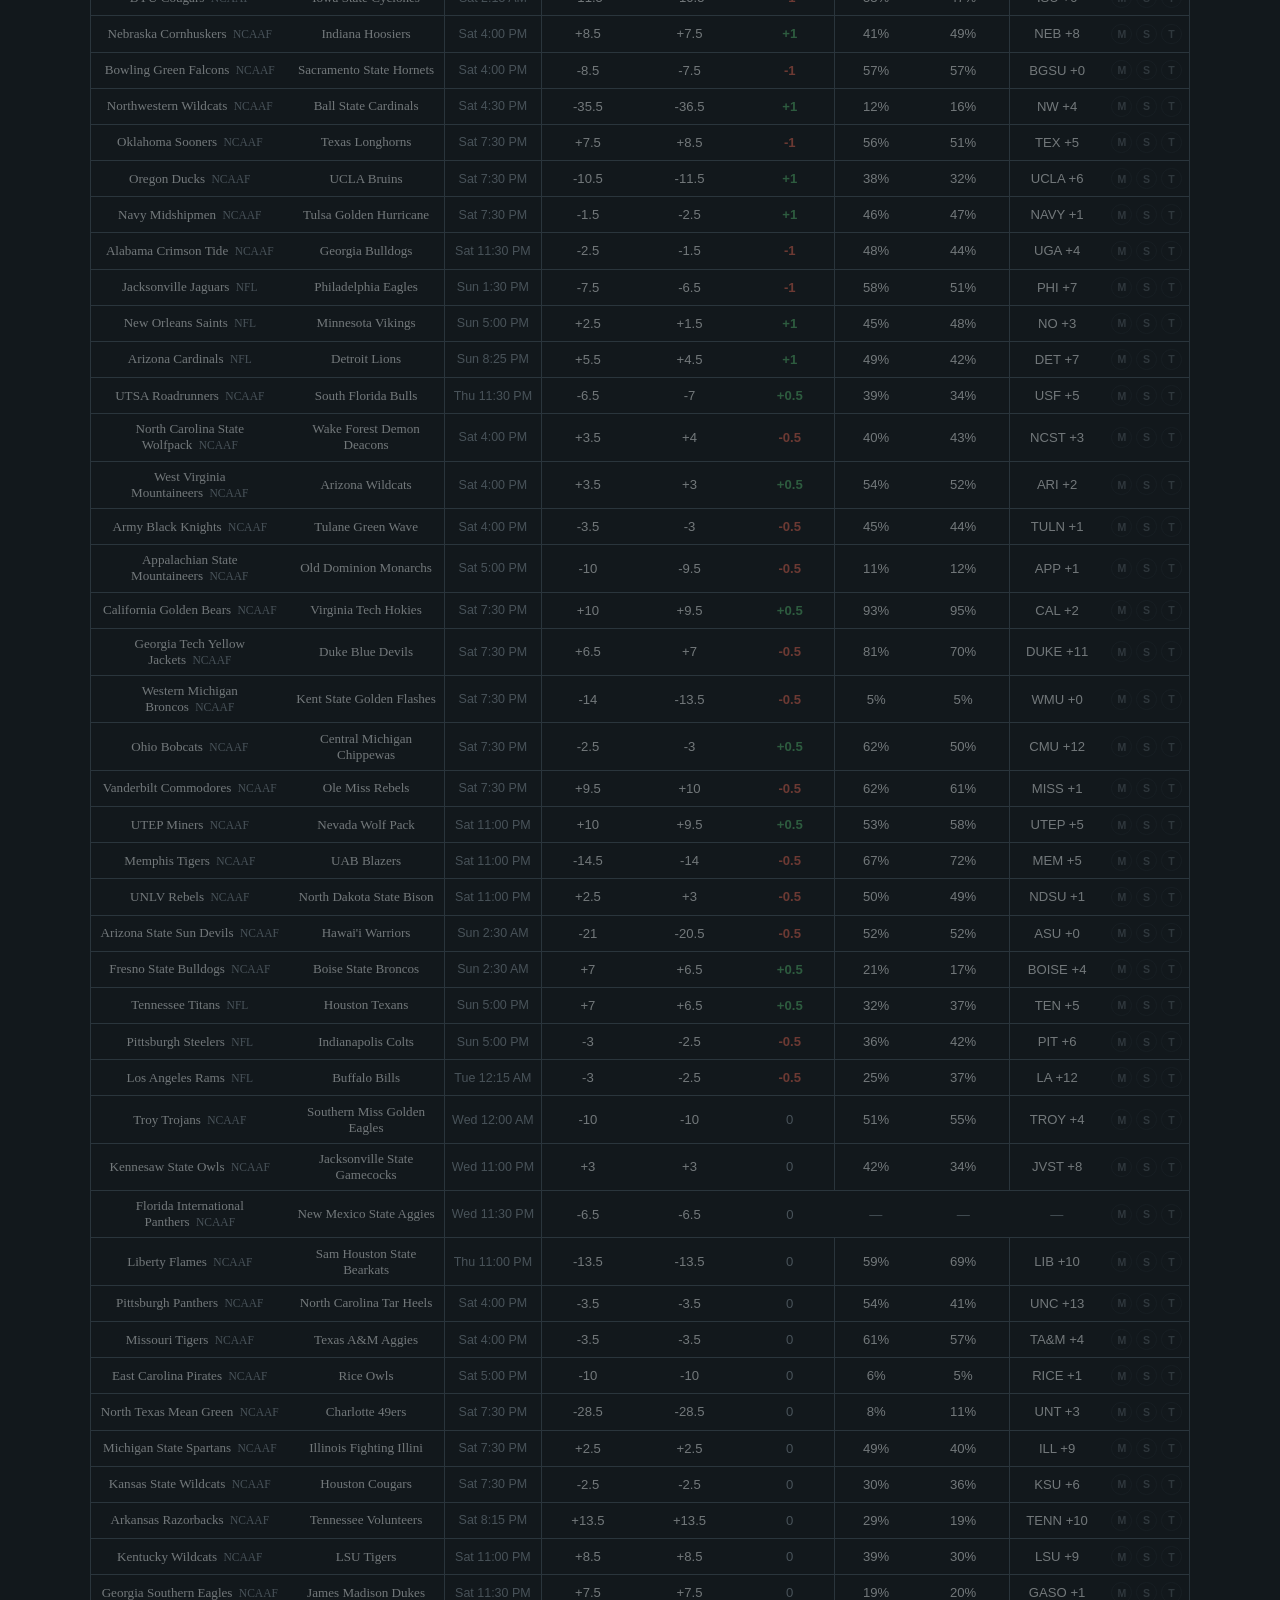
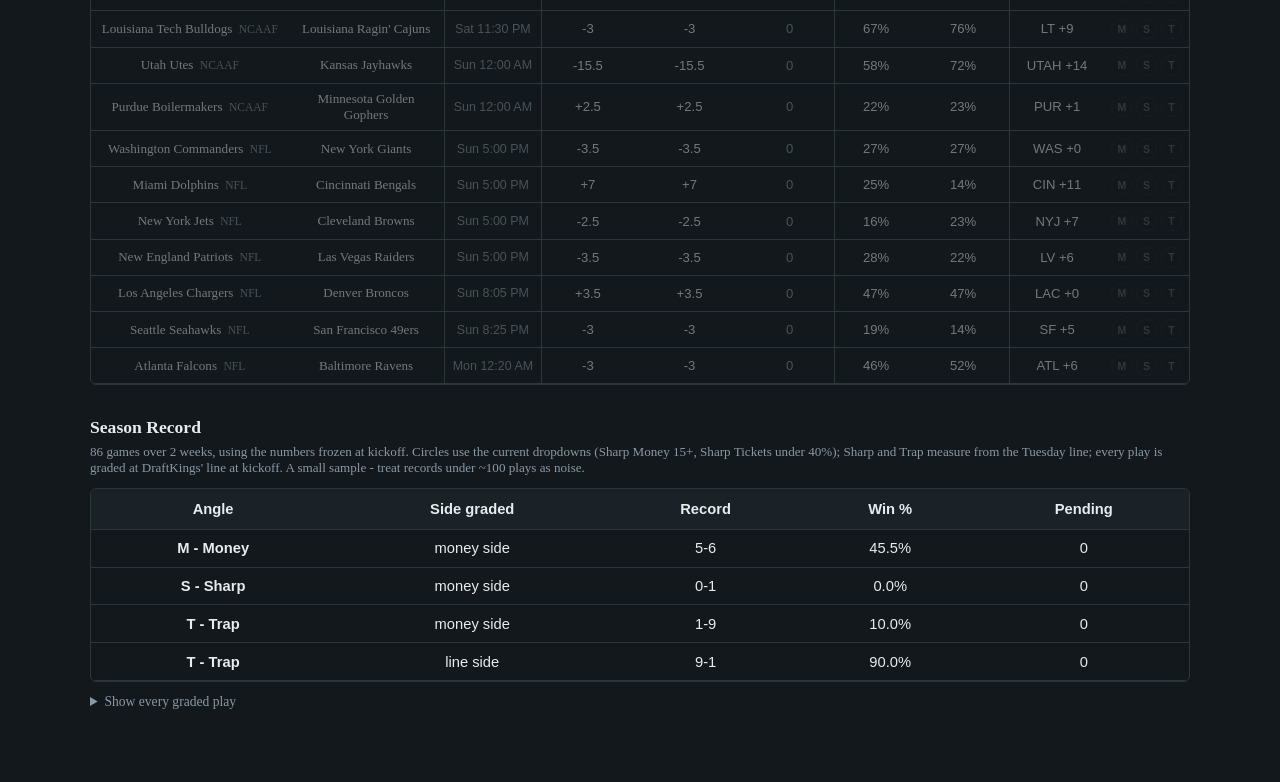
==== commit 2c1d6f84: "Best Sharp Plays: show the team's current line, not Tuesday's The pick shows the current DraftKings " ====
--- a/index.html
+++ b/index.html
@@ -544,8 +544,11 @@
           badge = `<span class="result ${res}" title="At the kickoff line ${fmtSpread(sideLine)}">${res}</span>`;
           score = ` · Final ${esc(r.away_abbr)} ${r.away_score}-${r.home_score} ${esc(r.home_abbr)} (graded at kickoff line ${esc(s.abbr)} ${fmtSpread(sideLine)})`;
         }
-        return `<li>${badge}<span class="pick">${esc(team)} ${fmtSpread(s.tueLine)}</span>
-          <span class="meta">vs ${esc(opp)} · ${esc(r.league)} · Tue ${fmtSpread(s.tueLine)} ·
+        // The team's current line (frozen at kickoff once the game starts); the
+        // Tuesday line is in the move text that follows
+        const nowLine = r.line === null || r.line === undefined ? null : s.side === "home" ? r.line : -r.line;
+        return `<li>${badge}<span class="pick">${esc(team)} ${fmtSpread(nowLine)}</span>
+          <span class="meta">vs ${esc(opp)} · ${esc(r.league)} ·
           ${s.money}% of the money on ${s.tickets}% of the tickets (gap +${s.gap}) · ${esc(s.moveText)} · Kickoff ${fmtKickoff(r.start)}${score}</span></li>`;
       })
       .join("");
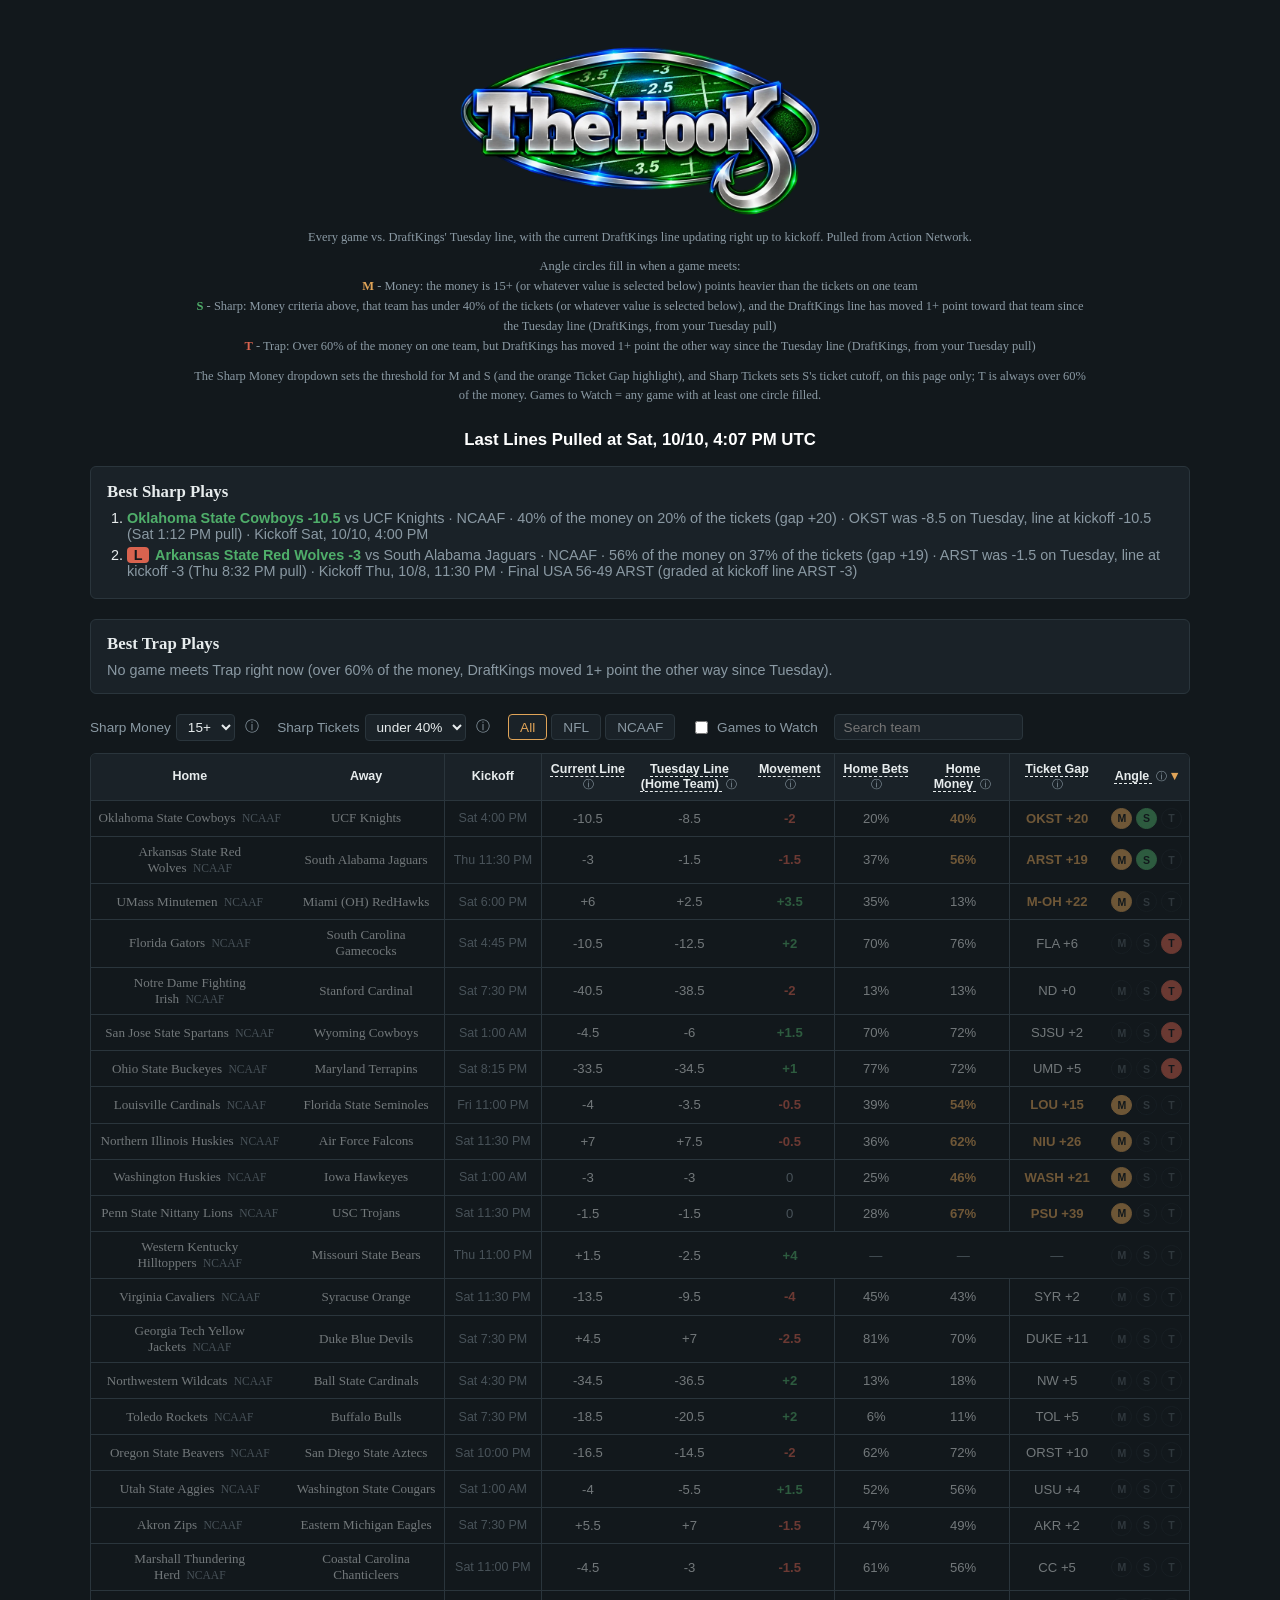
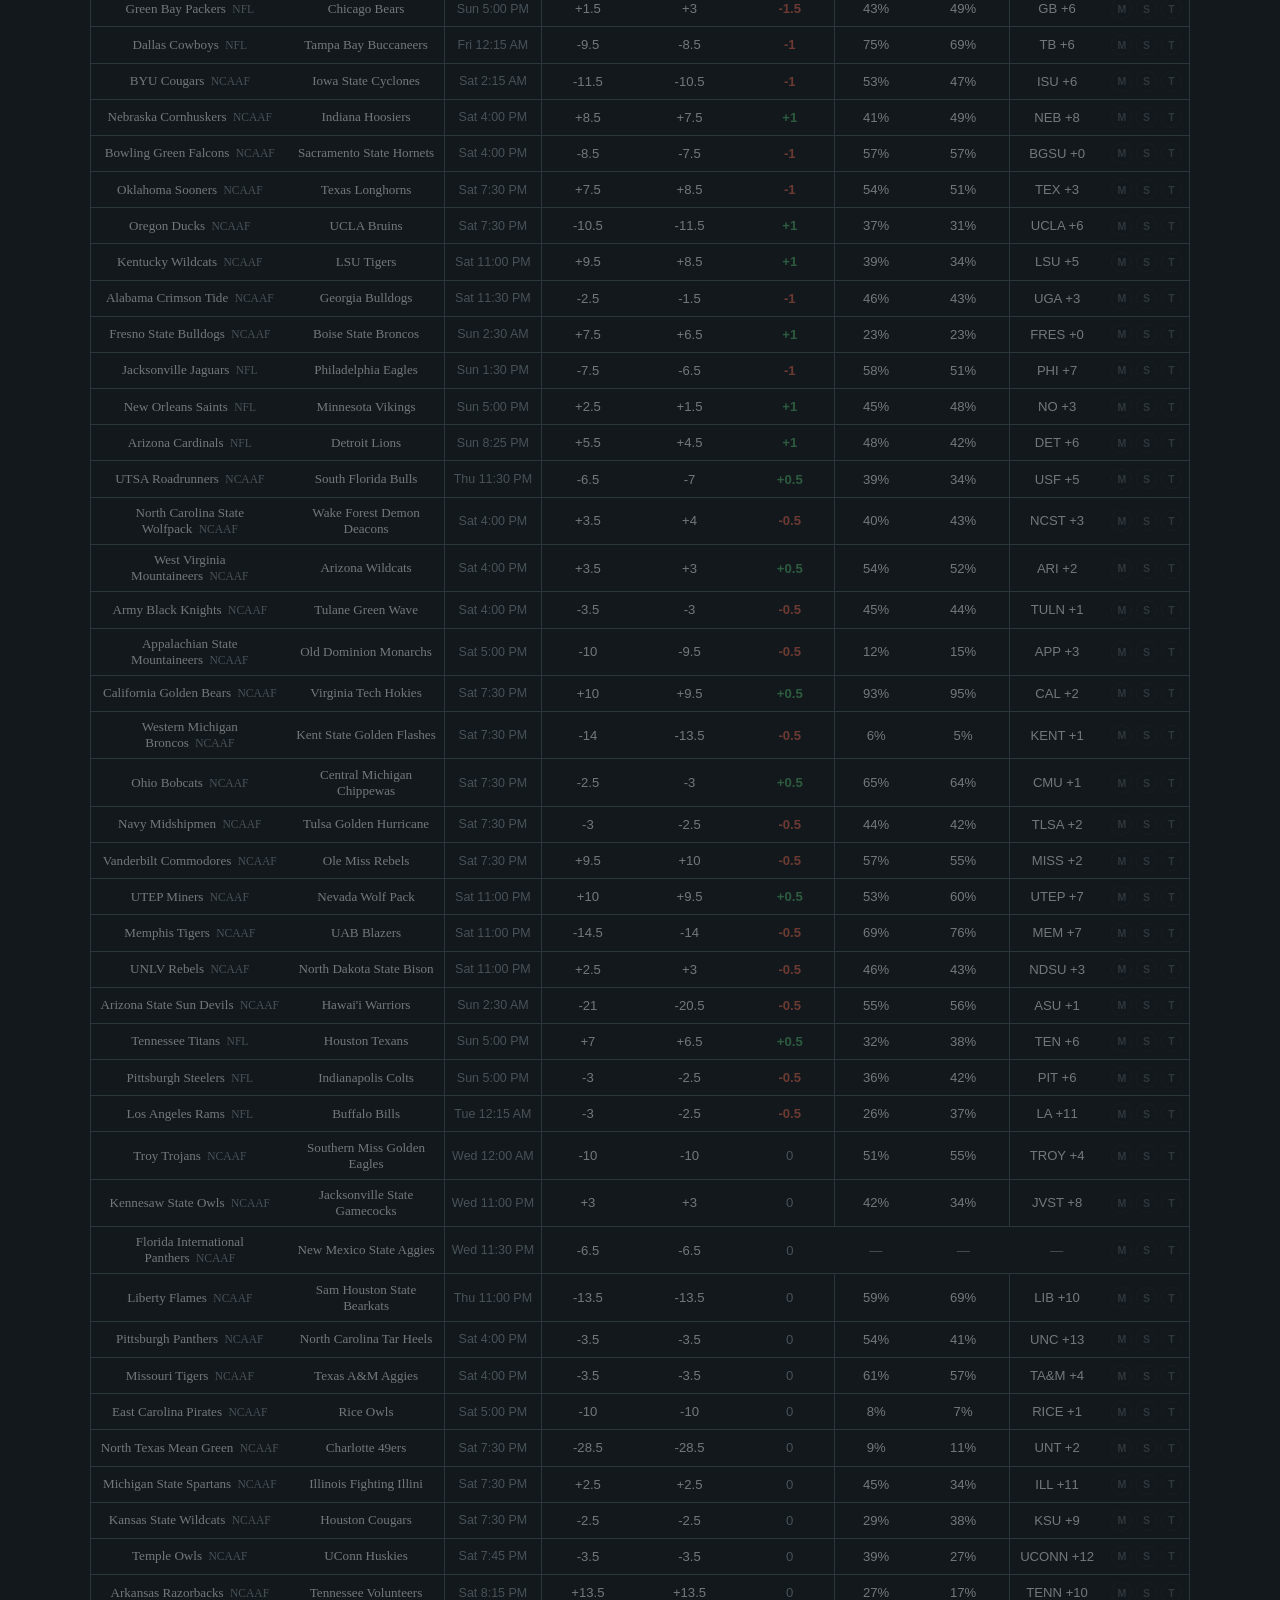
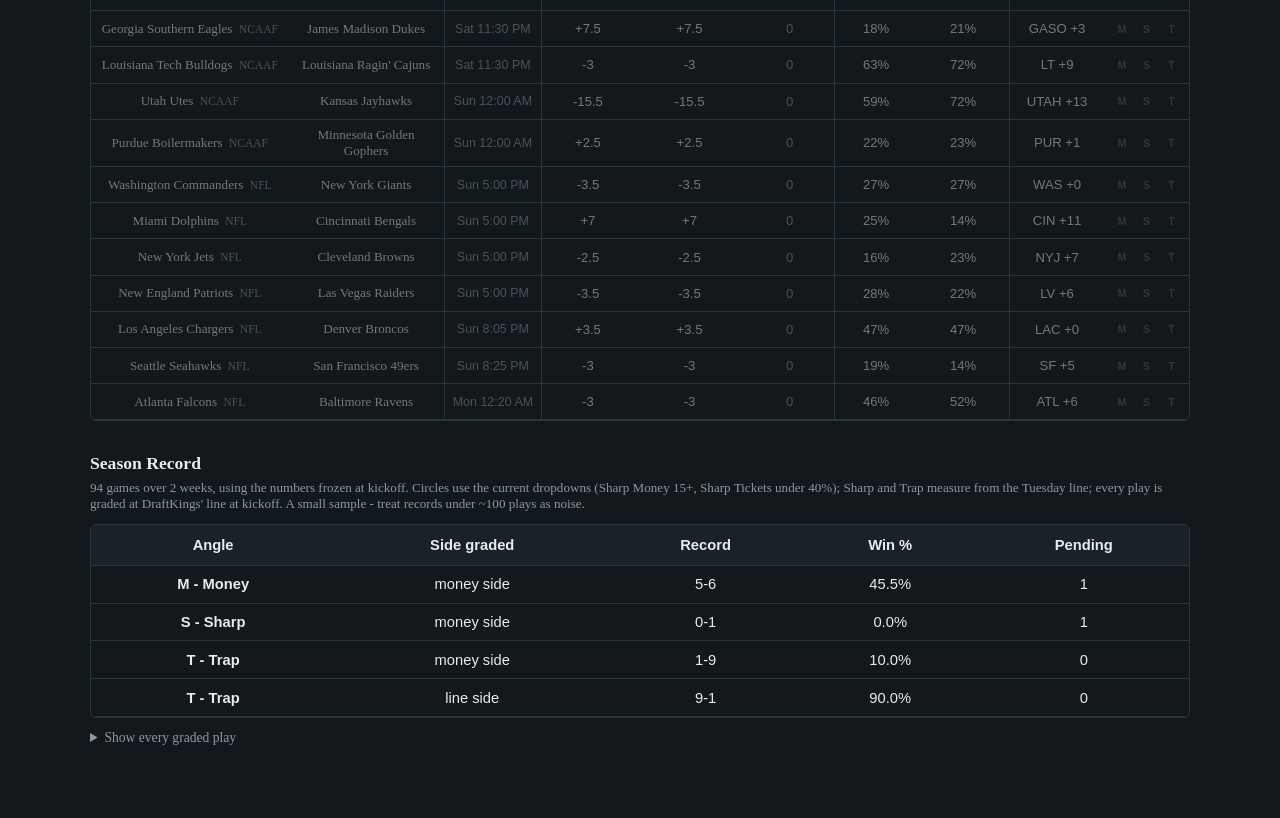
==== commit fc42725c: "Show 'Last Lines Pulled at' above Best Sharp Plays Same line as on Pick Five: centered, white, large" ====
--- a/index.html
+++ b/index.html
@@ -71,6 +71,8 @@
   #splits-table thead th[data-key="tue_line"] { white-space: nowrap; }
   .intro { max-width: 900px; margin: 0 auto; text-align: center; color: var(--muted); font-size: 0.78rem; line-height: 1.6; } /* same size as the footer */
   .intro p { margin: 0 0 0.6rem; }
+  .last-pulled { text-align: center; color: #fff; font-size: 1.05rem; font-weight: 600; margin: 0 auto 1rem;
+    font-family: -apple-system, BlinkMacSystemFont, "Segoe UI", Helvetica, Arial, sans-serif; }
   /* Angle column: four fixed circles, M S T E, filled when that criterion is met */
   .dots { display: inline-flex; gap: 0.25rem; }
   .dot {
@@ -181,6 +183,8 @@
 <div id="status" hidden></div>
 
 <div class="photo-gallery" id="photo-gallery" style="display:none;"></div>
+
+<p class="last-pulled" id="last-pulled" hidden></p>
 
 <div class="edges" id="sharps" style="display:none;">
   <h2>Best Sharp Plays</h2>
@@ -675,6 +679,12 @@
     // Every game in the feed
     const slate = current.games;
     pulledAtLabel = fmtDayTime(current.pulled_at);
+    // Lines here update right up to each kickoff, so the latest pull is the one shown
+    const lastPulled = document.getElementById("last-pulled");
+    lastPulled.textContent = "Last Lines Pulled at " + new Date(current.pulled_at).toLocaleString(undefined, {
+      weekday: "short", month: "numeric", day: "numeric", hour: "numeric", minute: "2-digit", timeZoneName: "short",
+    });
+    lastPulled.hidden = false;
     const build = (t) => slate.map((g) => toRow(g, t, edgeData, ticketCut));
     let rows = build(threshold);
     if (rows.length === 0) {
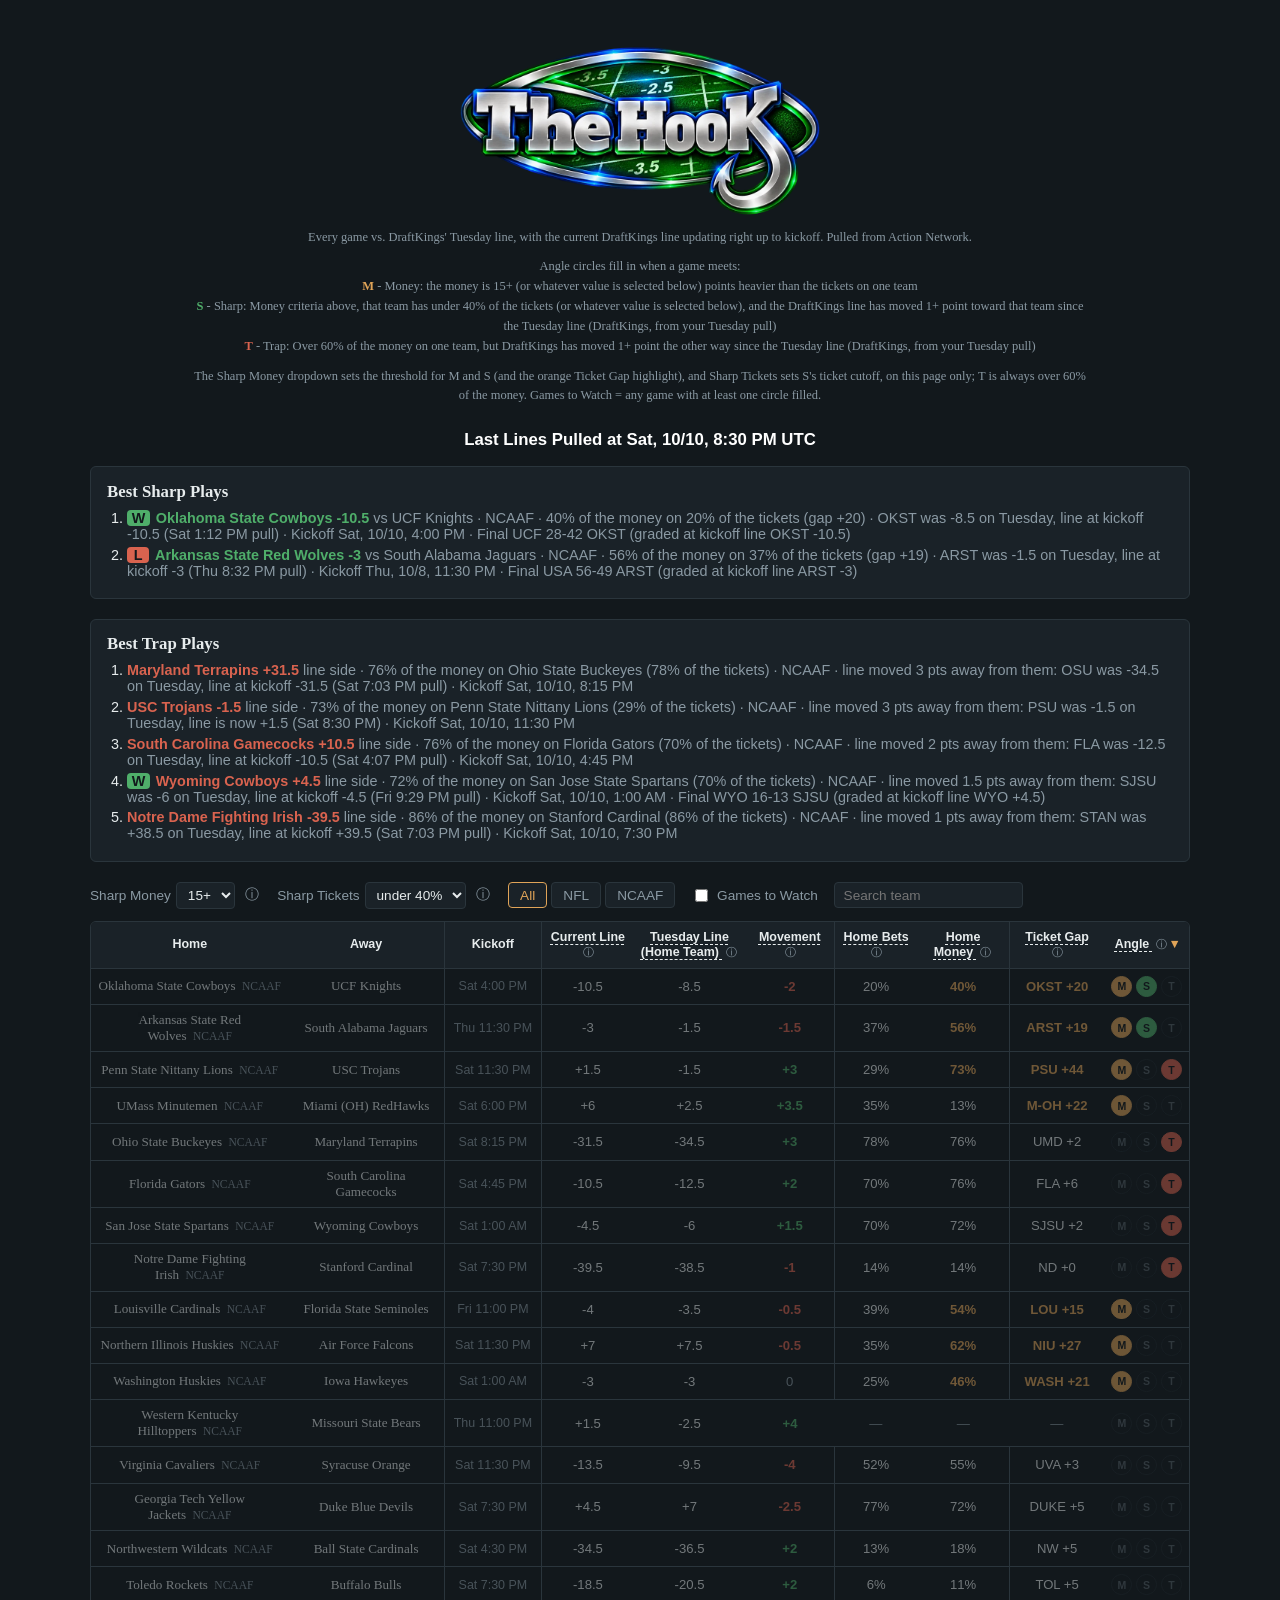
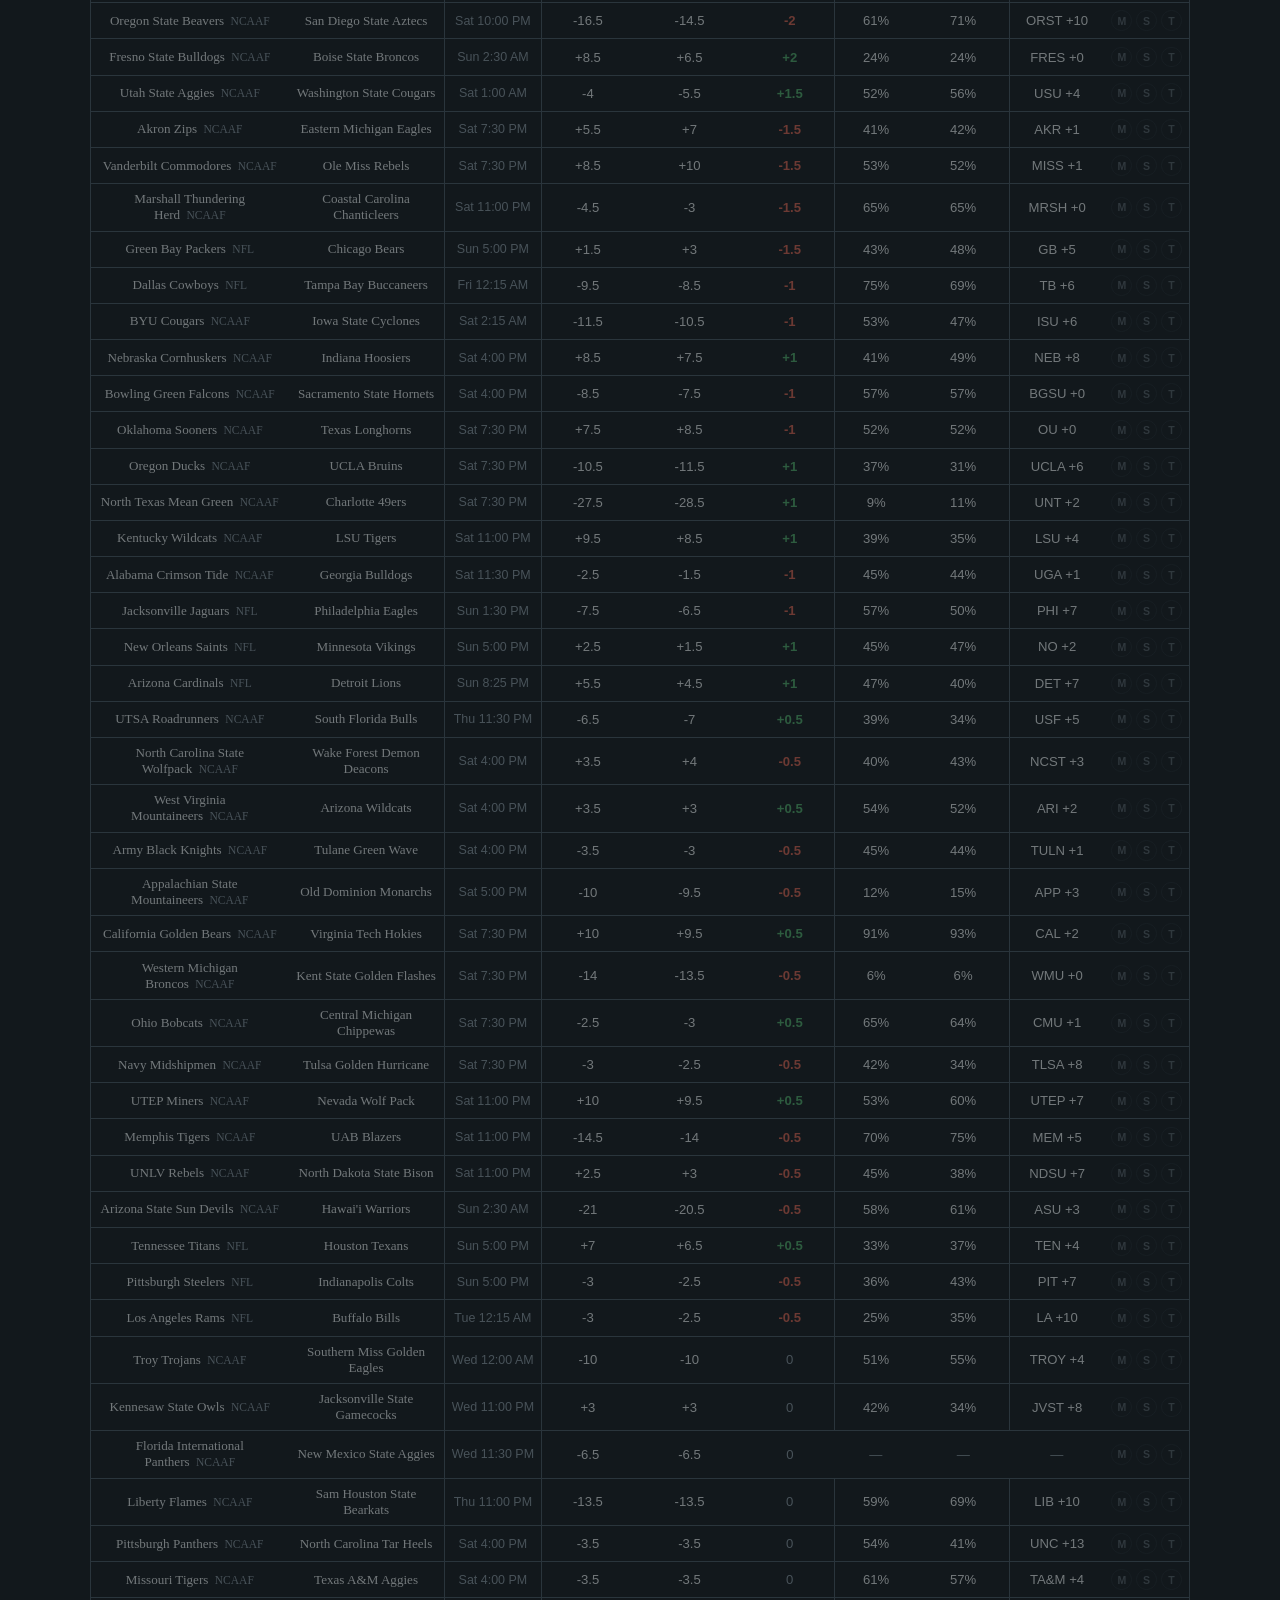
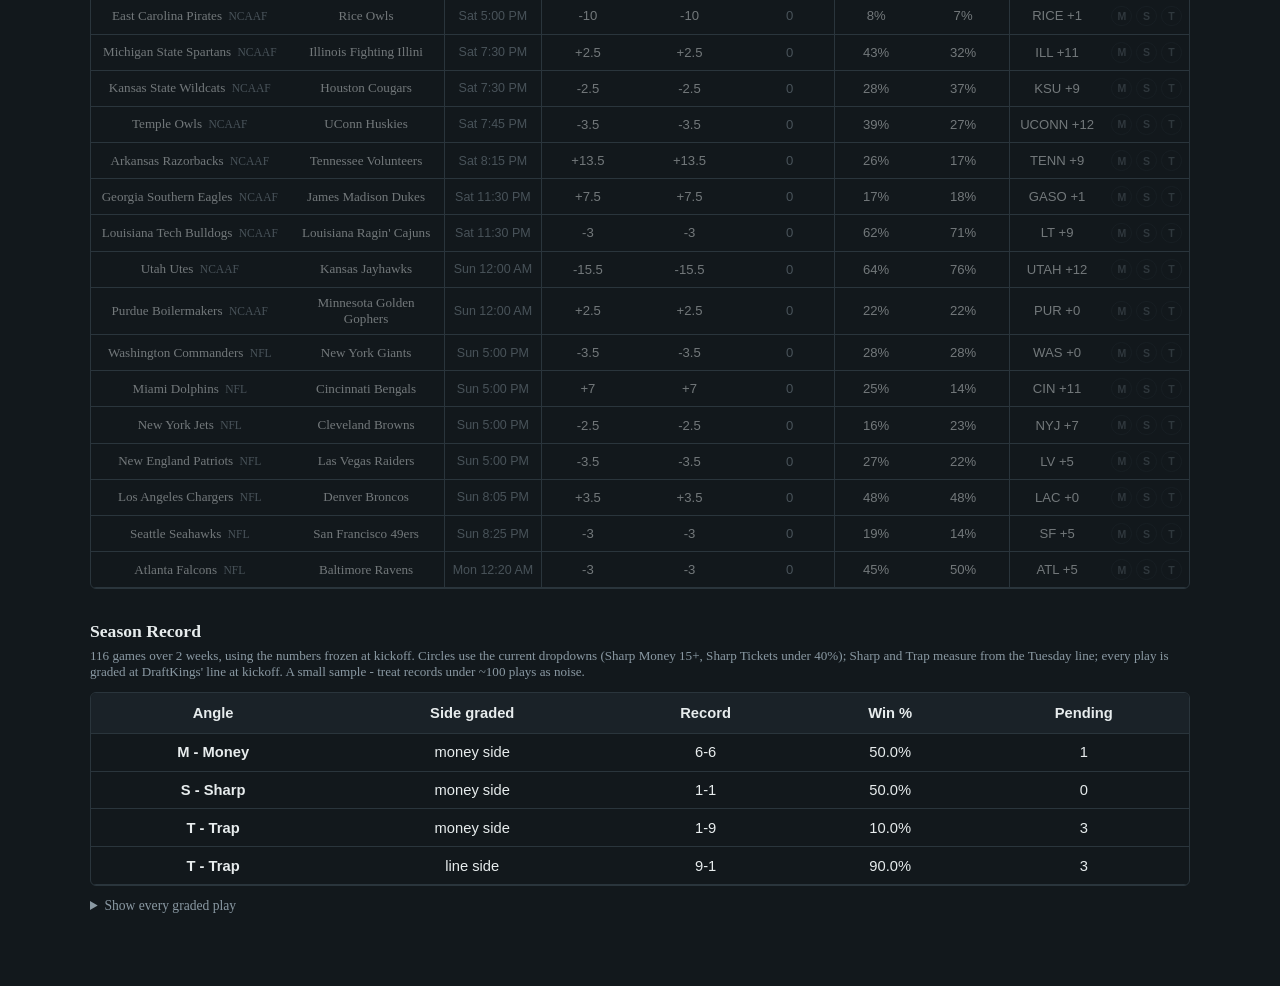
==== commit 125e69d9: "Best Trap Plays: keep started games, mark W/L/P on the line side Trap games stay in the box after ki" ====
--- a/index.html
+++ b/index.html
@@ -564,7 +564,7 @@
 
   function renderTraps(rows) {
     const best = rows
-      .filter((r) => !r.started && r.trapInfo)
+      .filter((r) => r.trapInfo)
       .sort((a, b) => b.trapInfo.move - a.trapInfo.move || b.trapInfo.money - a.trapInfo.money);
     document.getElementById("traps-list").innerHTML = best
       .map((r) => {
@@ -573,9 +573,18 @@
         const lineSide = t.side === "home" ? "away" : "home";
         const team = r[lineSide], moneyTeam = r[t.side];
         const spread = lineSide === "home" ? r.line : -r.line;
-        return `<li><span class="pick">${esc(team)} ${fmtSpread(spread)}</span>
+        // Started games stay (line frozen at kickoff) and get a W/L/P on the line
+        // side at the kickoff line once a pull brings the final
+        let badge = "", score = "";
+        if (r.status === "complete" && r.home_score !== null && r.home_score !== undefined && r.line !== null) {
+          const margin = (lineSide === "home" ? r.home_score - r.away_score : r.away_score - r.home_score) + spread;
+          const res = margin > 0 ? "W" : margin < 0 ? "L" : "P";
+          badge = `<span class="result ${res}" title="At the kickoff line ${fmtSpread(spread)}">${res}</span>`;
+          score = ` · Final ${esc(r.away_abbr)} ${r.away_score}-${r.home_score} ${esc(r.home_abbr)} (graded at kickoff line ${esc(r[lineSide + "_abbr"])} ${fmtSpread(spread)})`;
+        }
+        return `<li>${badge}<span class="pick">${esc(team)} ${fmtSpread(spread)}</span>
           <span class="meta">line side · ${t.money}% of the money on ${esc(moneyTeam)} (${t.tickets}% of the tickets) · ${esc(r.league)} ·
-          line moved ${t.move} pts away from them: ${esc(t.moveText)} · Kickoff ${fmtKickoff(r.start)}</span></li>`;
+          line moved ${t.move} pts away from them: ${esc(t.moveText)} · Kickoff ${fmtKickoff(r.start)}${score}</span></li>`;
       })
       .join("");
     const noneEl = document.getElementById("traps-none");
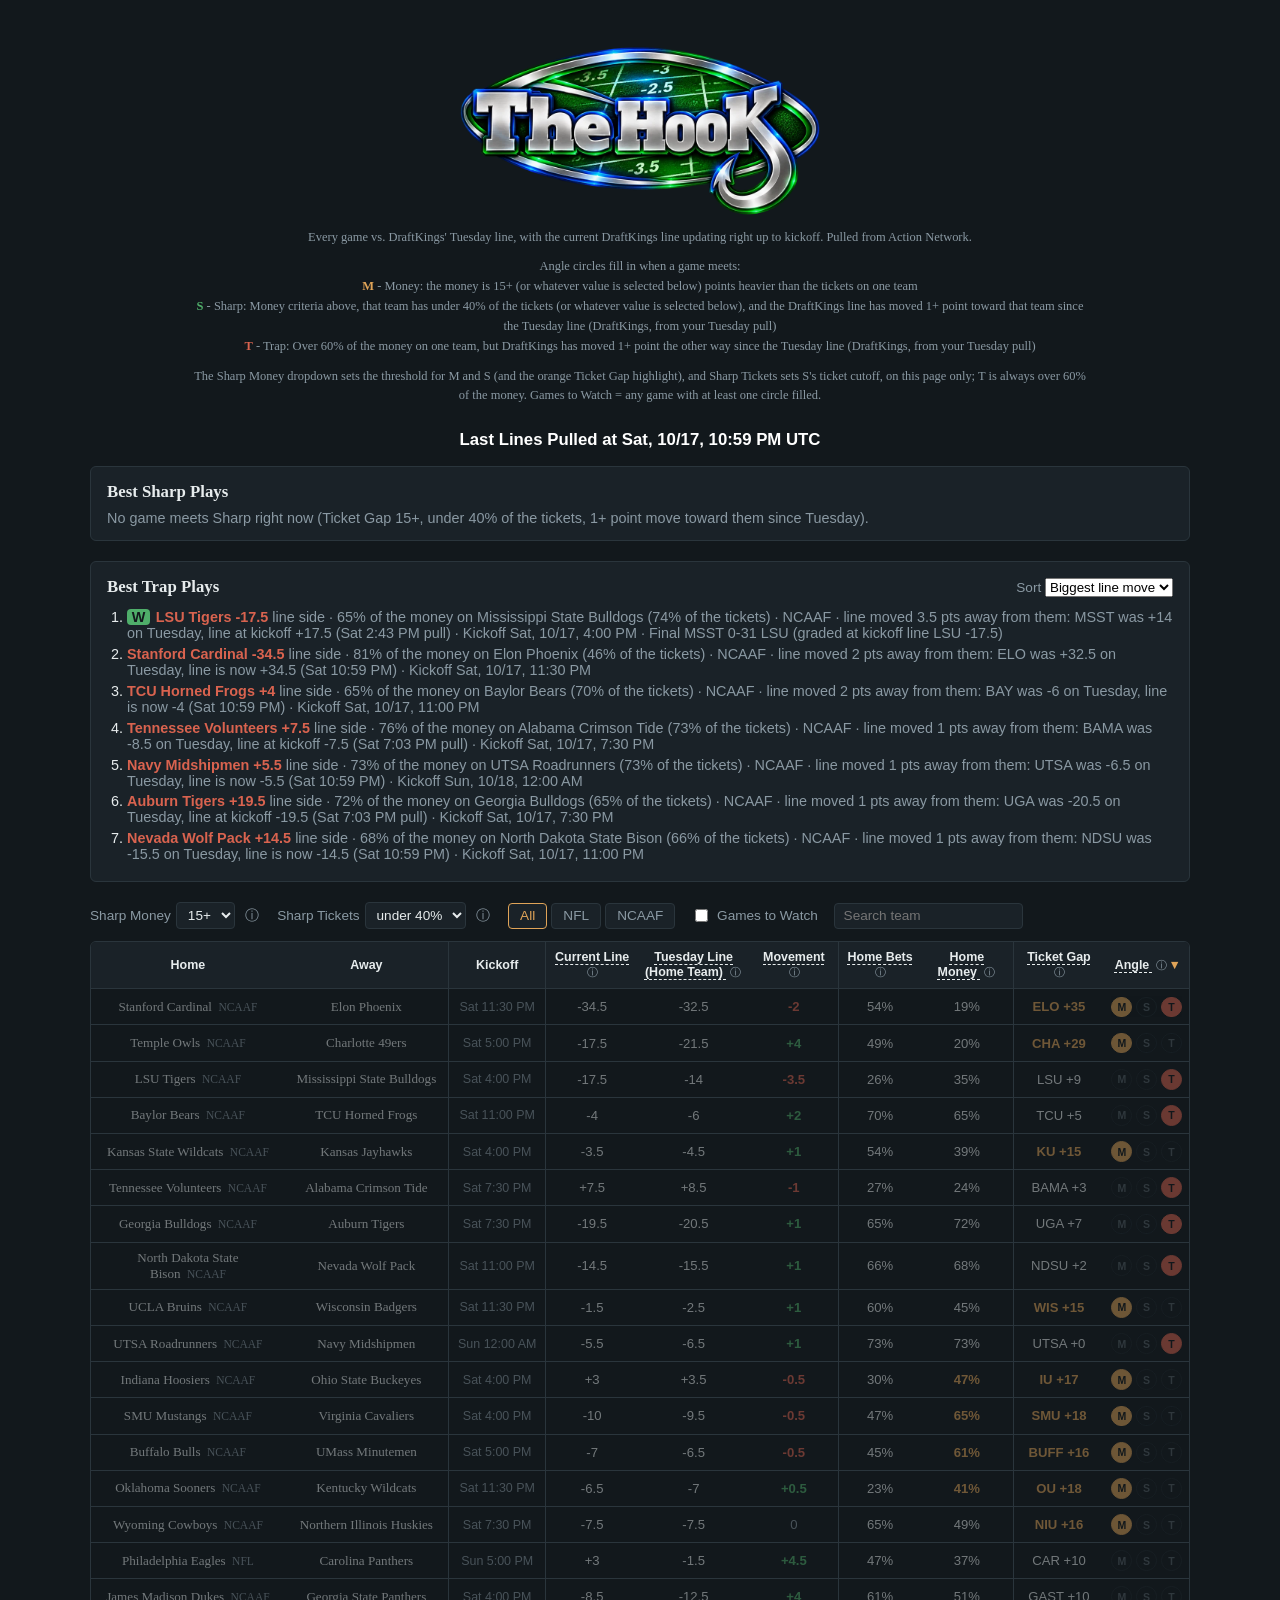
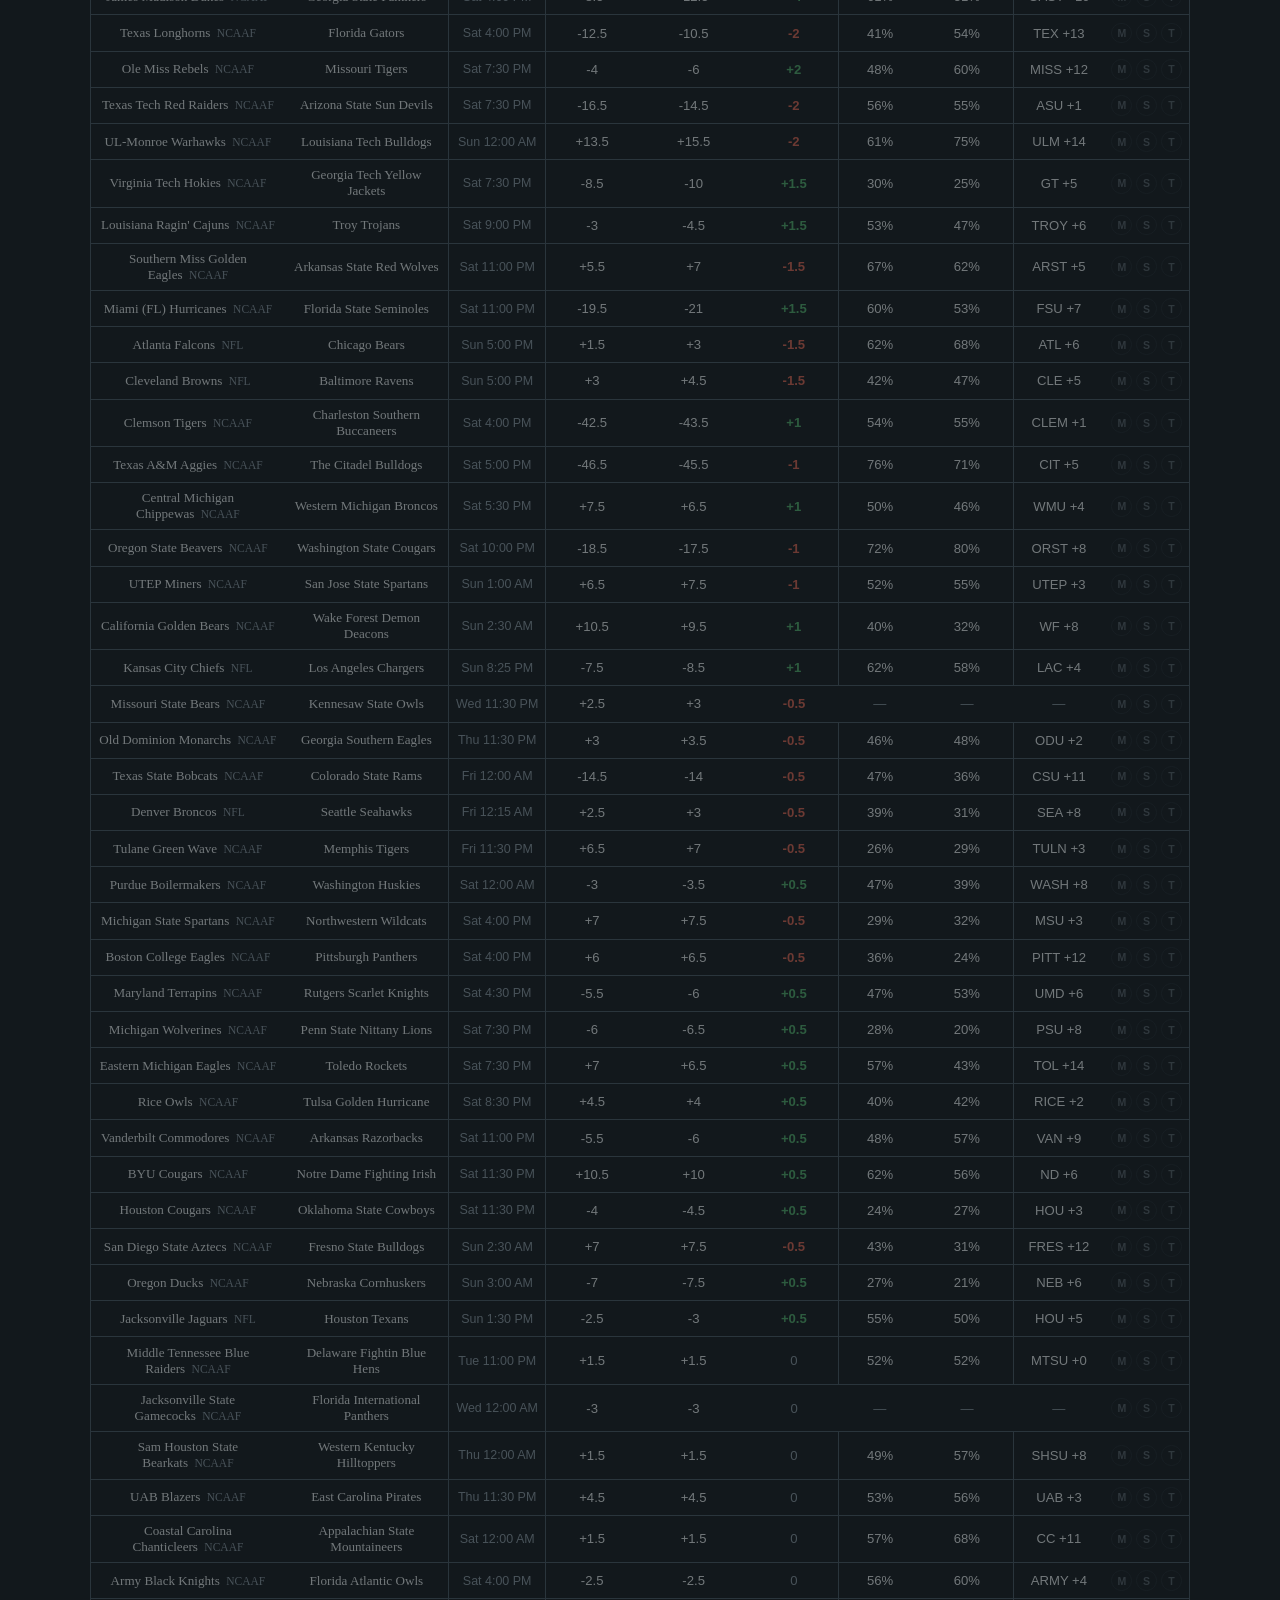
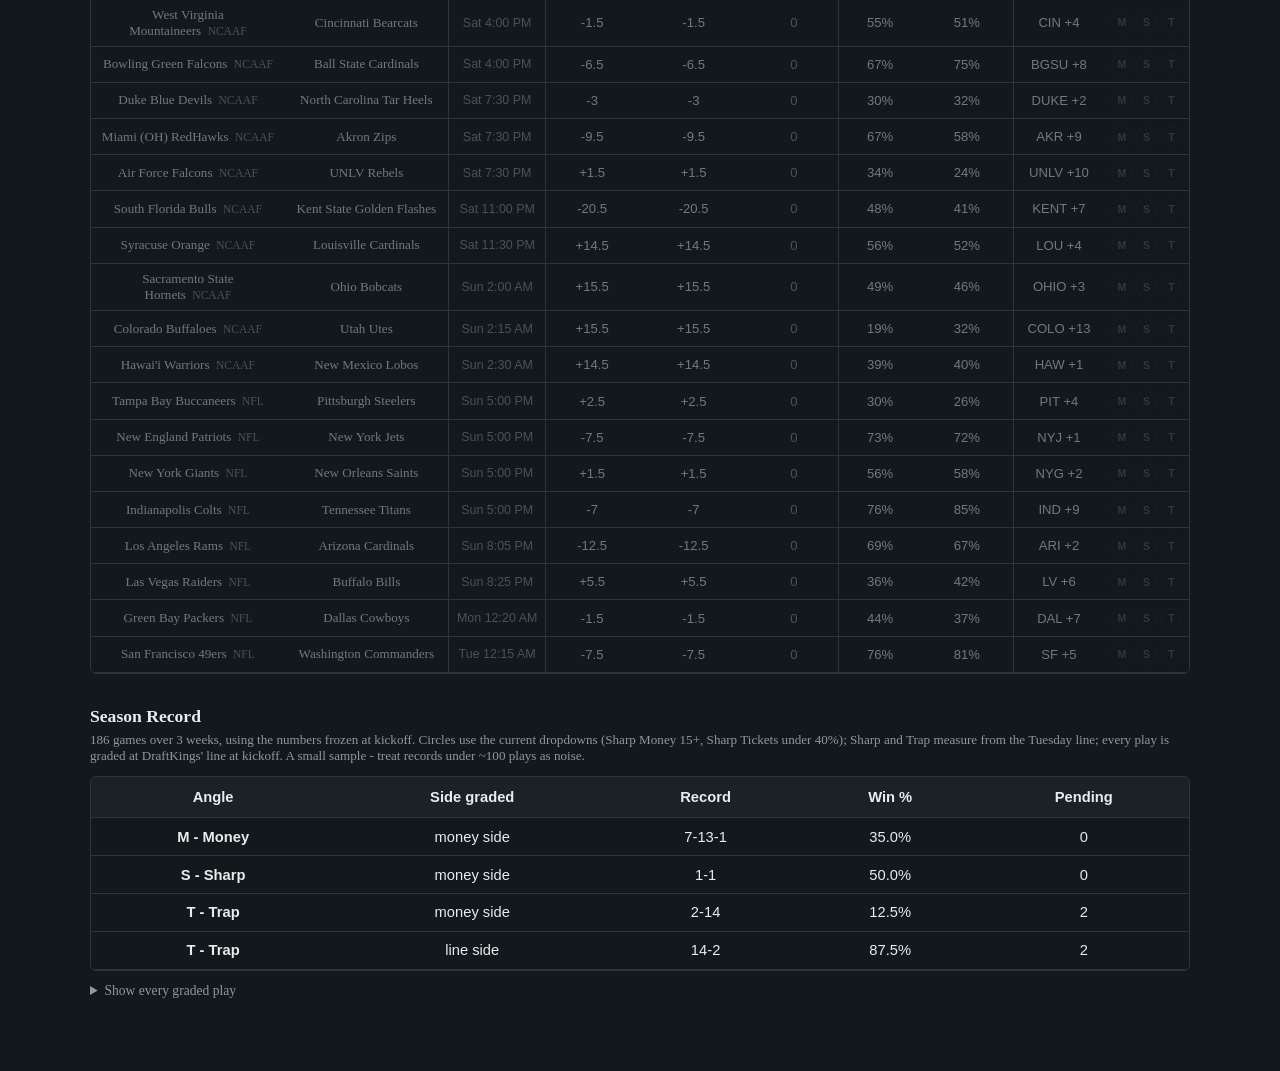
==== commit fc86a8e6: "Best Trap Plays: sort by biggest line move or start time Adds a Sort dropdown to the Trap box header" ====
--- a/index.html
+++ b/index.html
@@ -121,6 +121,8 @@
   .edges .meta { color: var(--muted); }
   .edges .pct { color: var(--up); font-weight: 600; }
   .edges .none { color: var(--muted); margin: 0; }
+  .edges .box-head { display: flex; align-items: baseline; justify-content: space-between; gap: 0.75rem; flex-wrap: wrap; }
+  .edges .box-head label { color: var(--muted); font-size: 0.85rem; }
   #sharps .pick { color: var(--up); }
   .result { display: inline-block; min-width: 1.4rem; text-align: center; font-weight: 700; border-radius: 4px; padding: 0 0.3rem; margin-right: 0.35rem; }
   .result.W { background: var(--up); color: var(--bg); } .result.L { background: var(--down); color: var(--bg); }
@@ -193,7 +195,15 @@
 </div>
 
 <div class="edges" id="traps" style="display:none;">
-  <h2>Best Trap Plays</h2>
+  <div class="box-head">
+    <h2>Best Trap Plays</h2>
+    <label>Sort
+      <select id="trap-sort">
+        <option value="move">Biggest line move</option>
+        <option value="start">Start time</option>
+      </select>
+    </label>
+  </div>
   <ol id="traps-list"></ol>
   <p class="none" id="traps-none" style="display:none;"></p>
 </div>
@@ -562,10 +572,19 @@
     document.getElementById("sharps").style.display = "block";
   }
 
+  // Trap box order: biggest line move (default) or start time, from the Sort
+  // dropdown. The choice is remembered on this device.
+  let trapRows = [];
+  let trapSort = "move";
+  try { if (localStorage.getItem("hookTrapSort") === "start") trapSort = "start"; } catch (e) { /* default - fine */ }
+
   function renderTraps(rows) {
+    trapRows = rows;
+    const byMove = (a, b) => b.trapInfo.move - a.trapInfo.move || b.trapInfo.money - a.trapInfo.money;
+    const byStart = (a, b) => a.start - b.start || byMove(a, b);
     const best = rows
       .filter((r) => r.trapInfo)
-      .sort((a, b) => b.trapInfo.move - a.trapInfo.move || b.trapInfo.money - a.trapInfo.money);
+      .sort(trapSort === "start" ? byStart : byMove);
     document.getElementById("traps-list").innerHTML = best
       .map((r) => {
         const t = r.trapInfo;
@@ -715,6 +734,13 @@
 
     showStatus();
     renderSharps(rows, threshold, ticketCut);
+    const trapSortSelect = document.getElementById("trap-sort");
+    trapSortSelect.value = trapSort;
+    trapSortSelect.addEventListener("change", () => {
+      trapSort = trapSortSelect.value;
+      try { localStorage.setItem("hookTrapSort", trapSort); } catch (e) { /* not remembered - fine */ }
+      renderTraps(trapRows);
+    });
     renderTraps(rows);
     renderSeason(seasonRecord, threshold, ticketCut, edgeData);
     const games = renderGames(rows);
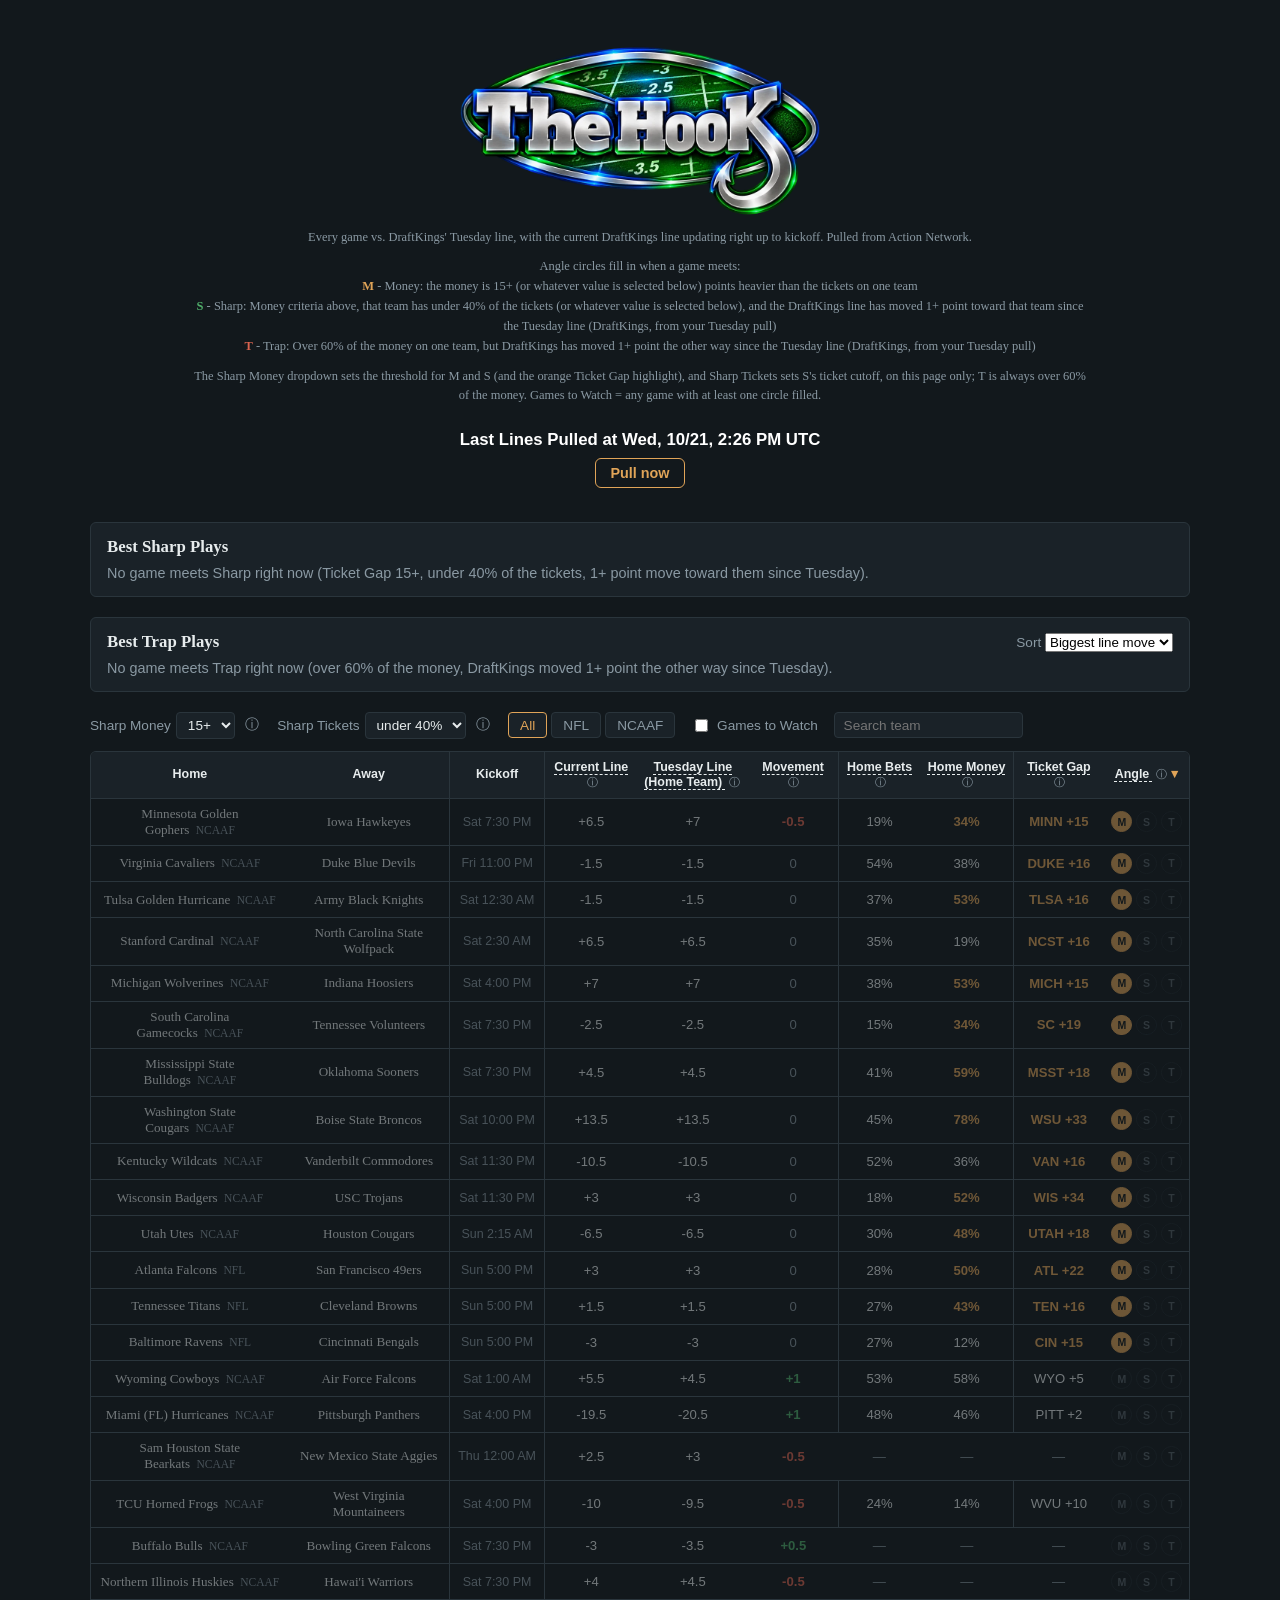
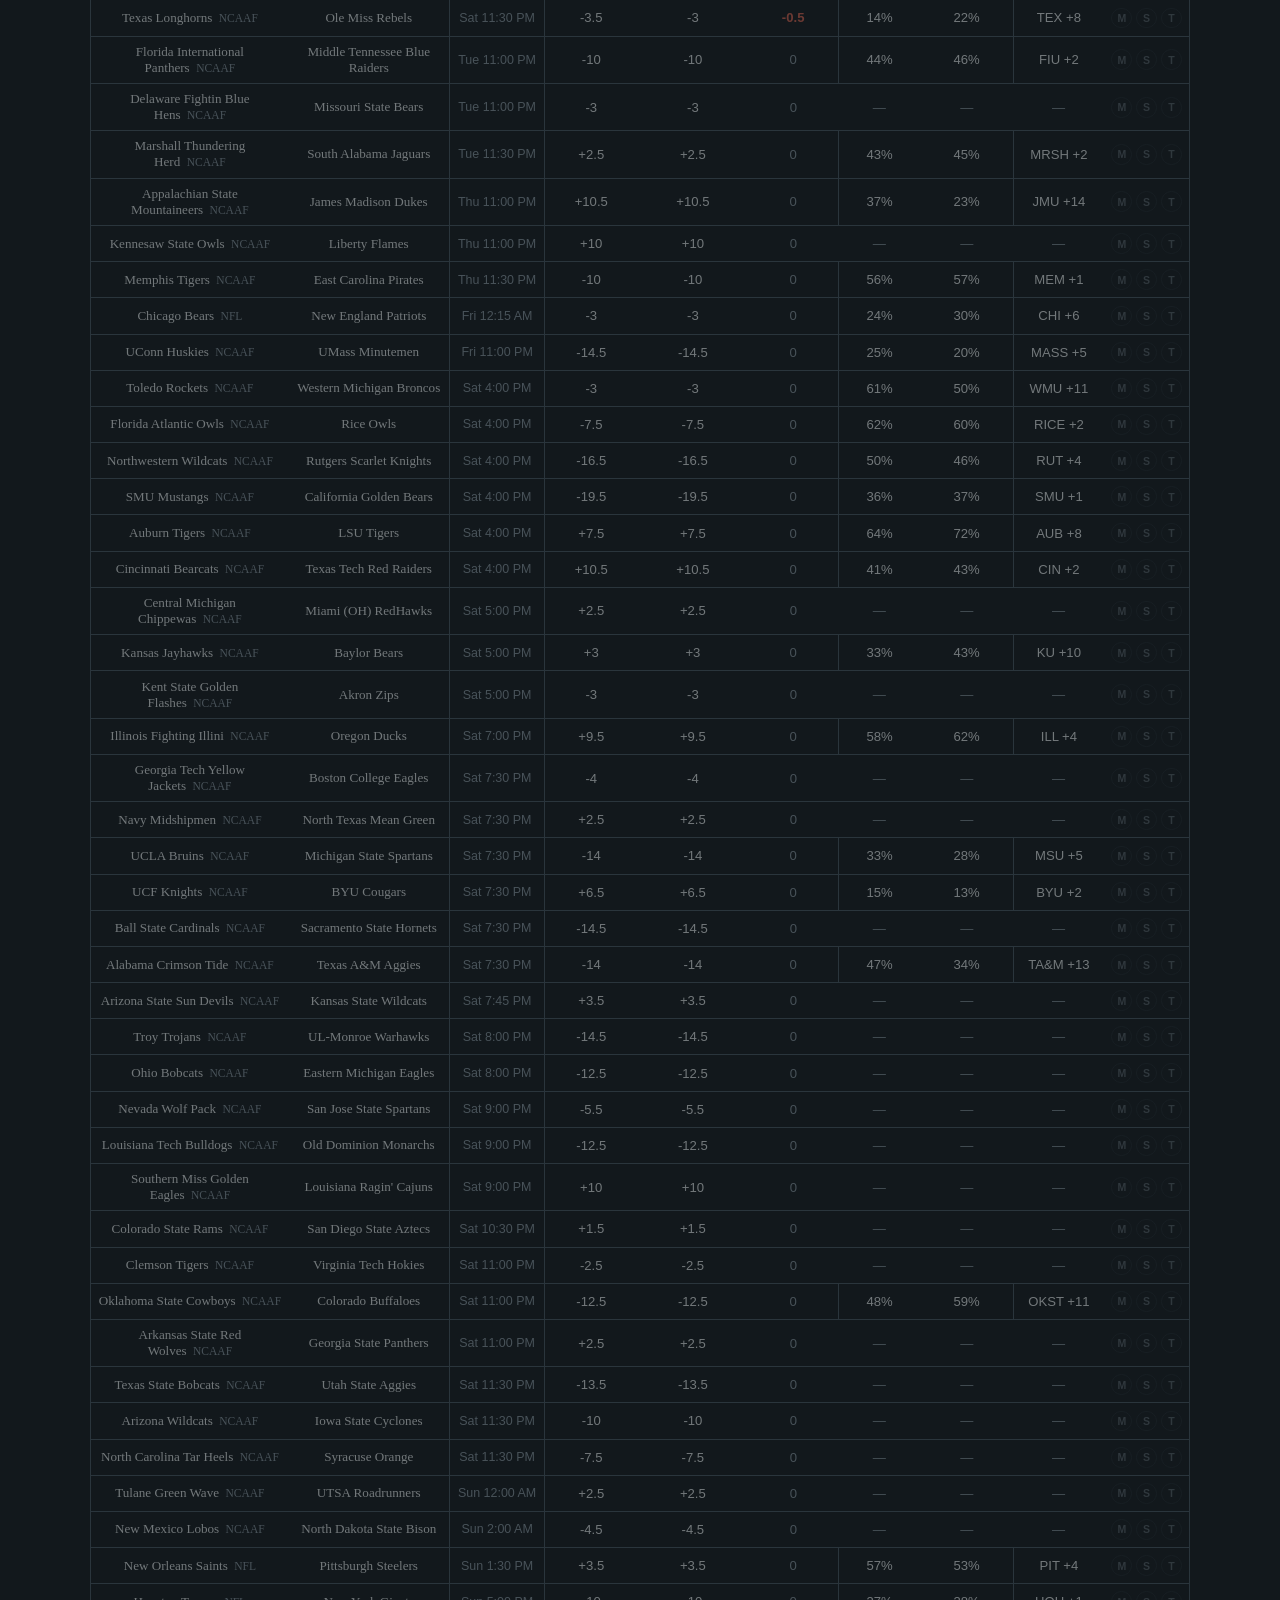
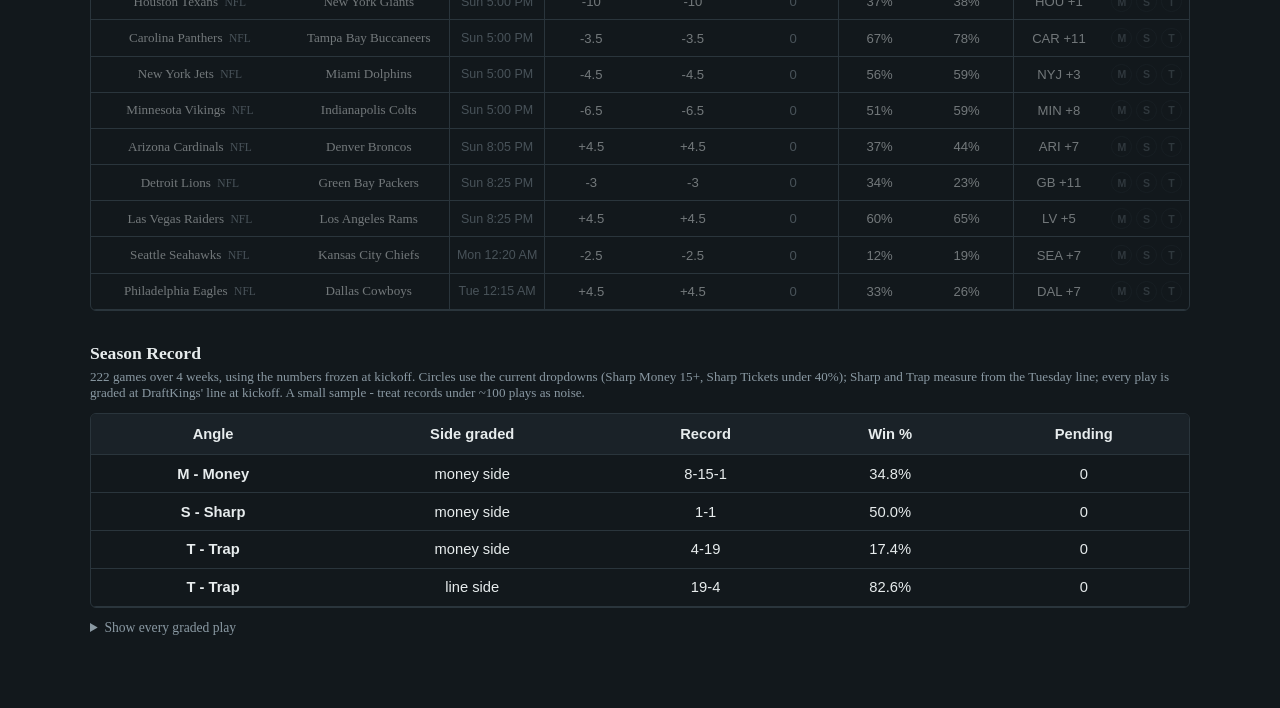
==== commit e994bed2: "Pull now button Starts Pull Lines right away through GitHub's API, with a GitHub key the user pastes" ====
--- a/index.html
+++ b/index.html
@@ -71,6 +71,14 @@
   #splits-table thead th[data-key="tue_line"] { white-space: nowrap; }
   .intro { max-width: 900px; margin: 0 auto; text-align: center; color: var(--muted); font-size: 0.78rem; line-height: 1.6; } /* same size as the footer */
   .intro p { margin: 0 0 0.6rem; }
+  /* Pull now button, under "Last Lines Pulled at" */
+  .pull-now { text-align: center; margin: -0.5rem auto 1rem;
+    font-family: -apple-system, BlinkMacSystemFont, "Segoe UI", Helvetica, Arial, sans-serif; }
+  .pull-now-btn { background: transparent; color: var(--amber); border: 1px solid var(--amber); border-radius: 6px;
+    padding: 0.35rem 0.9rem; font-size: 0.9rem; font-weight: 600; cursor: pointer; }
+  .pull-now-btn:disabled { color: var(--muted); border-color: var(--line); cursor: default; }
+  .pull-now-msg { display: block; color: var(--muted); font-size: 0.85rem; margin-top: 0.3rem; min-height: 1em; }
+  .pull-now-forget { color: var(--muted); font-size: 0.8rem; }
   .last-pulled { text-align: center; color: #fff; font-size: 1.05rem; font-weight: 600; margin: 0 auto 1rem;
     font-family: -apple-system, BlinkMacSystemFont, "Segoe UI", Helvetica, Arial, sans-serif; }
   /* Angle column: four fixed circles, M S T E, filled when that criterion is met */
@@ -187,6 +195,11 @@
 <div class="photo-gallery" id="photo-gallery" style="display:none;"></div>
 
 <p class="last-pulled" id="last-pulled" hidden></p>
+<div class="pull-now" id="pull-now">
+  <button type="button" class="pull-now-btn">Pull now</button>
+  <span class="pull-now-msg"></span>
+  <a href="#" class="pull-now-forget" hidden>Forget key</a>
+</div>
 
 <div class="edges" id="sharps" style="display:none;">
   <h2>Best Sharp Plays</h2>
@@ -823,5 +836,7 @@
   init();
 </script>
 
+<script src="assets/pull-button.js"></script>
+<script>PullButton.mount(document.getElementById("pull-now"), { repo: "TheHook", workflow: "pull.yml", lock: "hook" });</script>
 </body>
 </html>
